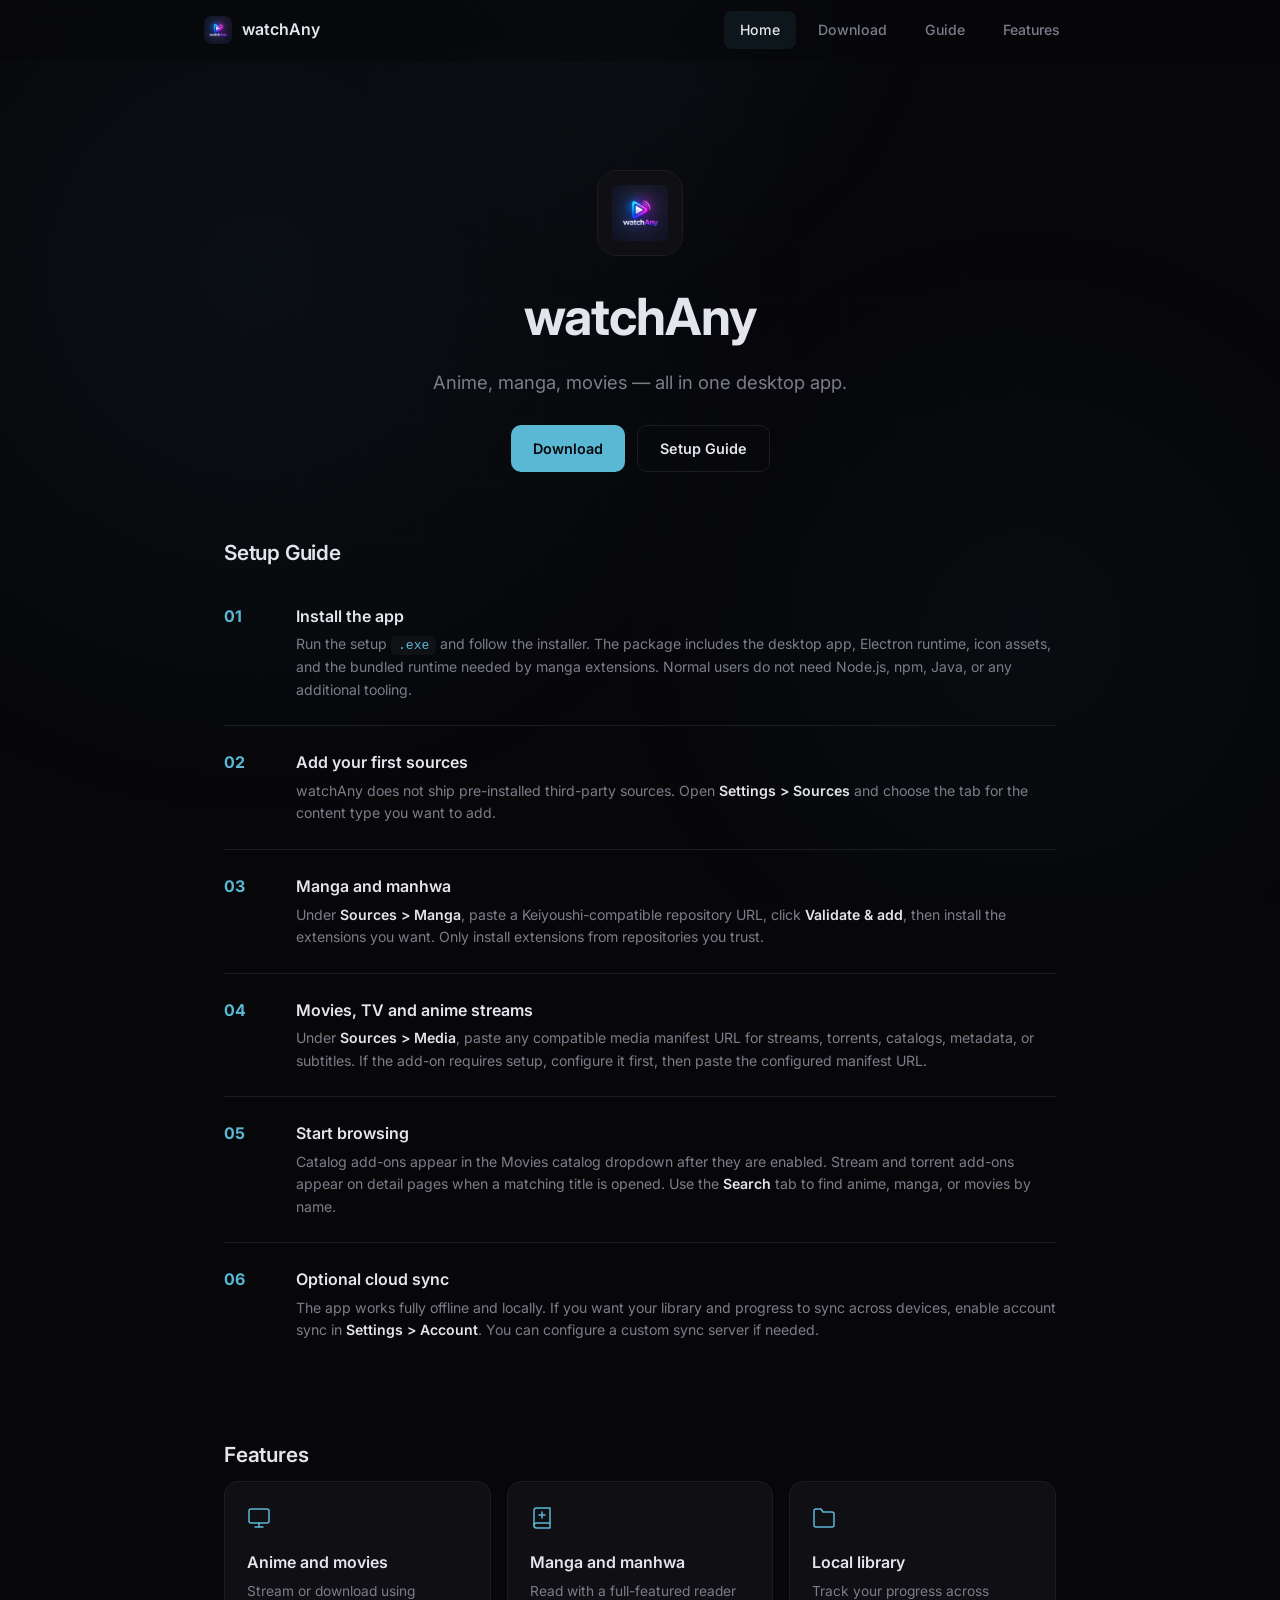
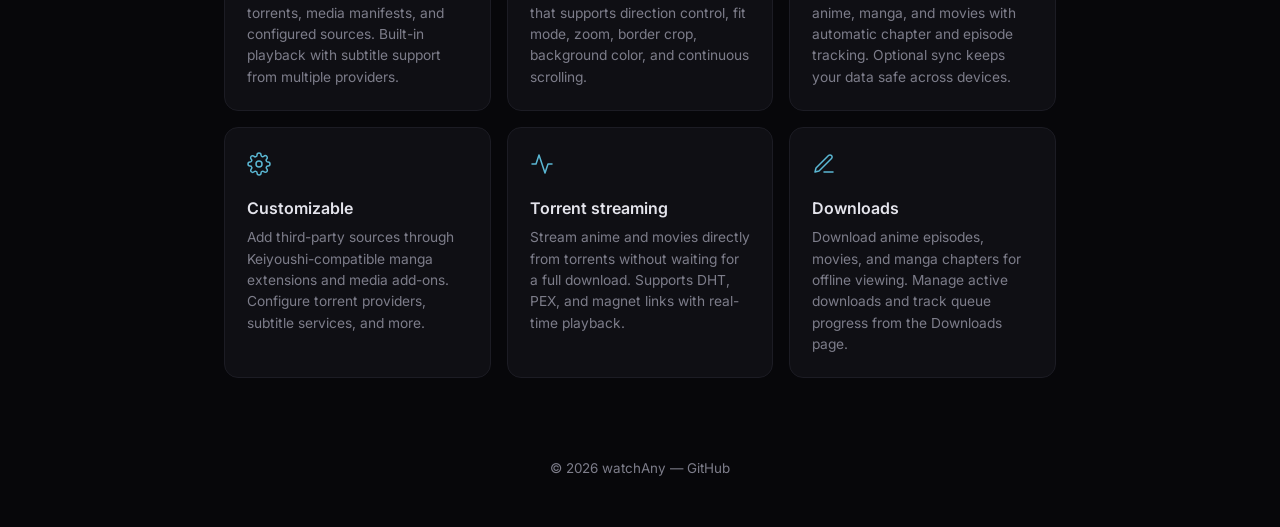
==== index.html @ a1a9b882 "Add files via upload" ====
<!DOCTYPE html>
<html lang="en">
<head>
  <meta charset="UTF-8">
  <meta name="viewport" content="width=device-width, initial-scale=1.0">
  <title>watchAny</title>
  <link rel="preconnect" href="https://fonts.googleapis.com">
  <link rel="preconnect" href="https://fonts.gstatic.com" crossorigin>
  <link href="https://fonts.googleapis.com/css2?family=Inter:opsz,wght@14..32,300..700&display=swap" rel="stylesheet">
  <link rel="stylesheet" href="styles.css">
</head>
<body>

  <nav class="navbar" id="navbar">
    <div class="nav-inner">
      <a href="index.html" class="nav-logo">
        <img src="logo.png" alt="" width="28" height="28">
        <span>watchAny</span>
      </a>
      <button class="nav-toggle" id="nav-toggle" aria-label="Toggle navigation">
        <span></span><span></span><span></span>
      </button>
      <ul class="nav-links" id="nav-links">
        <li><a href="index.html" class="active">Home</a></li>
        <li><a href="download.html">Download</a></li>
        <li><a href="index.html#guide">Guide</a></li>
        <li><a href="index.html#features">Features</a></li>
      </ul>
    </div>
  </nav>

  <main>
    <div class="container">

      <header class="hero" id="hero">
        <img src="logo.png" alt="watchAny logo" class="logo" loading="lazy">
        <h1 class="title">watchAny</h1>
        <p class="subtitle">Anime, manga, movies &mdash; all in one desktop app.</p>
        <div class="hero-actions">
          <a href="download.html" class="btn primary">Download</a>
          <a href="index.html#guide" class="btn secondary">Setup Guide</a>
        </div>
      </header>

      <section class="guide" id="guide">
        <h2 class="section-title">Setup Guide</h2>
        <div class="guide-steps">

          <div class="guide-step" data-delay="0">
            <span class="step-number">01</span>
            <div>
              <h3>Install the app</h3>
              <p>Run the setup <code>.exe</code> and follow the installer. The package includes the desktop app, Electron runtime, icon assets, and the bundled runtime needed by manga extensions. Normal users do not need Node.js, npm, Java, or any additional tooling.</p>
            </div>
          </div>

          <div class="guide-step" data-delay="100">
            <span class="step-number">02</span>
            <div>
              <h3>Add your first sources</h3>
              <p>watchAny does not ship pre-installed third-party sources. Open <strong>Settings &gt; Sources</strong> and choose the tab for the content type you want to add.</p>
            </div>
          </div>

          <div class="guide-step" data-delay="200">
            <span class="step-number">03</span>
            <div>
              <h3>Manga and manhwa</h3>
              <p>Under <strong>Sources &gt; Manga</strong>, paste a Keiyoushi-compatible repository URL, click <strong>Validate &amp; add</strong>, then install the extensions you want. Only install extensions from repositories you trust.</p>
            </div>
          </div>

          <div class="guide-step" data-delay="300">
            <span class="step-number">04</span>
            <div>
              <h3>Movies, TV and anime streams</h3>
              <p>Under <strong>Sources &gt; Media</strong>, paste any compatible media manifest URL for streams, torrents, catalogs, metadata, or subtitles. If the add-on requires setup, configure it first, then paste the configured manifest URL.</p>
            </div>
          </div>

          <div class="guide-step" data-delay="400">
            <span class="step-number">05</span>
            <div>
              <h3>Start browsing</h3>
              <p>Catalog add-ons appear in the Movies catalog dropdown after they are enabled. Stream and torrent add-ons appear on detail pages when a matching title is opened. Use the <strong>Search</strong> tab to find anime, manga, or movies by name.</p>
            </div>
          </div>

          <div class="guide-step" data-delay="500">
            <span class="step-number">06</span>
            <div>
              <h3>Optional cloud sync</h3>
              <p>The app works fully offline and locally. If you want your library and progress to sync across devices, enable account sync in <strong>Settings &gt; Account</strong>. You can configure a custom sync server if needed.</p>
            </div>
          </div>

        </div>
      </section>

      <section class="features" id="features">
        <h2 class="section-title">Features</h2>
        <div class="features-grid">
          <div class="feature" data-delay="0">
            <div class="feature-icon">
              <svg width="24" height="24" viewBox="0 0 24 24" fill="none" stroke="currentColor" stroke-width="1.5" stroke-linecap="round" stroke-linejoin="round"><rect x="2" y="3" width="20" height="14" rx="2" ry="2"/><line x1="8" y1="21" x2="16" y2="21"/><line x1="12" y1="17" x2="12" y2="21"/></svg>
            </div>
            <h4>Anime and movies</h4>
            <p>Stream or download using torrents, media manifests, and configured sources. Built-in playback with subtitle support from multiple providers.</p>
          </div>
          <div class="feature" data-delay="100">
            <div class="feature-icon">
              <svg width="24" height="24" viewBox="0 0 24 24" fill="none" stroke="currentColor" stroke-width="1.5" stroke-linecap="round" stroke-linejoin="round"><path d="M4 19.5A2.5 2.5 0 0 1 6.5 17H20"/><path d="M6.5 2H20v20H6.5A2.5 2.5 0 0 1 4 19.5v-15A2.5 2.5 0 0 1 6.5 2z"/><line x1="12" y1="6" x2="12" y2="12"/><line x1="9" y1="9" x2="15" y2="9"/></svg>
            </div>
            <h4>Manga and manhwa</h4>
            <p>Read with a full-featured reader that supports direction control, fit mode, zoom, border crop, background color, and continuous scrolling.</p>
          </div>
          <div class="feature" data-delay="200">
            <div class="feature-icon">
              <svg width="24" height="24" viewBox="0 0 24 24" fill="none" stroke="currentColor" stroke-width="1.5" stroke-linecap="round" stroke-linejoin="round"><path d="M22 19a2 2 0 0 1-2 2H4a2 2 0 0 1-2-2V5a2 2 0 0 1 2-2h5l2 3h9a2 2 0 0 1 2 2z"/></svg>
            </div>
            <h4>Local library</h4>
            <p>Track your progress across anime, manga, and movies with automatic chapter and episode tracking. Optional sync keeps your data safe across devices.</p>
          </div>
          <div class="feature" data-delay="300">
            <div class="feature-icon">
              <svg width="24" height="24" viewBox="0 0 24 24" fill="none" stroke="currentColor" stroke-width="1.5" stroke-linecap="round" stroke-linejoin="round"><circle cx="12" cy="12" r="3"/><path d="M19.4 15a1.65 1.65 0 0 0 .33 1.82l.06.06a2 2 0 0 1 0 2.83 2 2 0 0 1-2.83 0l-.06-.06a1.65 1.65 0 0 0-1.82-.33 1.65 1.65 0 0 0-1 1.51V21a2 2 0 0 1-2 2 2 2 0 0 1-2-2v-.09A1.65 1.65 0 0 0 9 19.4a1.65 1.65 0 0 0-1.82.33l-.06.06a2 2 0 0 1-2.83 0 2 2 0 0 1 0-2.83l.06-.06A1.65 1.65 0 0 0 4.68 15a1.65 1.65 0 0 0-1.51-1H3a2 2 0 0 1-2-2 2 2 0 0 1 2-2h.09A1.65 1.65 0 0 0 4.6 9a1.65 1.65 0 0 0-.33-1.82l-.06-.06a2 2 0 0 1 0-2.83 2 2 0 0 1 2.83 0l.06.06A1.65 1.65 0 0 0 9 4.68a1.65 1.65 0 0 0 1-1.51V3a2 2 0 0 1 2-2 2 2 0 0 1 2 2v.09a1.65 1.65 0 0 0 1 1.51 1.65 1.65 0 0 0 1.82-.33l.06-.06a2 2 0 0 1 2.83 0 2 2 0 0 1 0 2.83l-.06.06a1.65 1.65 0 0 0-.33 1.82V9a1.65 1.65 0 0 0 1.51 1H21a2 2 0 0 1 2 2 2 2 0 0 1-2 2h-.09a1.65 1.65 0 0 0-1.51 1z"/></svg>
            </div>
            <h4>Customizable</h4>
            <p>Add third-party sources through Keiyoushi-compatible manga extensions and media add-ons. Configure torrent providers, subtitle services, and more.</p>
          </div>
          <div class="feature" data-delay="400">
            <div class="feature-icon">
              <svg width="24" height="24" viewBox="0 0 24 24" fill="none" stroke="currentColor" stroke-width="1.5" stroke-linecap="round" stroke-linejoin="round"><polyline points="22 12 18 12 15 21 9 3 6 12 2 12"/></svg>
            </div>
            <h4>Torrent streaming</h4>
            <p>Stream anime and movies directly from torrents without waiting for a full download. Supports DHT, PEX, and magnet links with real-time playback.</p>
          </div>
          <div class="feature" data-delay="500">
            <div class="feature-icon">
              <svg width="24" height="24" viewBox="0 0 24 24" fill="none" stroke="currentColor" stroke-width="1.5" stroke-linecap="round" stroke-linejoin="round"><path d="M12 20h9"/><path d="M16.5 3.5a2.121 2.121 0 0 1 3 3L7 19l-4 1 1-4L16.5 3.5z"/></svg>
            </div>
            <h4>Downloads</h4>
            <p>Download anime episodes, movies, and manga chapters for offline viewing. Manage active downloads and track queue progress from the Downloads page.</p>
          </div>
        </div>
      </section>

    </div>
  </main>

  <footer class="footer">
    <p>&copy; 2026 watchAny &mdash; <a href="https://github.com/Fluffy-The-Penguin/watchAny-release">GitHub</a></p>
  </footer>

  <script src="script.js"></script>
</body>
</html>
---- styles.css ----
*,
*::before,
*::after {
  box-sizing: border-box;
  margin: 0;
  padding: 0;
}

:root {
  --bg: #07070a;
  --surface: #0f0f14;
  --border: #1c1c24;
  --text: #e4e4ec;
  --text-muted: #7d7d8a;
  --accent: #5bb8d4;
  --radius: 14px;
  --nav-h: 60px;
}

html {
  scroll-behavior: smooth;
  scroll-padding-top: var(--nav-h);
}

body {
  font-family: "Inter", -apple-system, BlinkMacSystemFont, "Segoe UI", Roboto, sans-serif;
  background: var(--bg);
  color: var(--text);
  line-height: 1.6;
  -webkit-font-smoothing: antialiased;
  overflow-x: hidden;
  min-height: 100vh;
  display: flex;
  flex-direction: column;
  position: relative;
}

body::before {
  content: "";
  position: fixed;
  inset: 0;
  z-index: -2;
  background:
    radial-gradient(800px circle at 20% 30%, rgba(91, 184, 212, 0.05) 0%, transparent 70%),
    radial-gradient(600px circle at 80% 70%, rgba(91, 184, 212, 0.03) 0%, transparent 70%),
    radial-gradient(500px circle at 50% 0%, rgba(91, 184, 212, 0.04) 0%, transparent 60%);
  animation: bg-shift 35s ease-in-out infinite alternate;
}

body::after {
  content: "";
  position: fixed;
  inset: 0;
  z-index: -1;
  background-image:
    linear-gradient(rgba(255, 255, 255, 0.012) 1px, transparent 1px),
    linear-gradient(90deg, rgba(255, 255, 255, 0.012) 1px, transparent 1px);
  background-size: 60px 60px;
  mask-image: radial-gradient(ellipse 70% 60% at 50% 40%, black 20%, transparent 70%);
  -webkit-mask-image: radial-gradient(ellipse 70% 60% at 50% 40%, black 20%, transparent 70%);
  animation: grid-fade 20s ease-in-out infinite alternate;
}

@keyframes bg-shift {
  0%   { background-position: 0% 0%, 0% 0%, 0% 0%; }
  50%  { background-position: 6% 4%, -4% -3%, 3% 2%; }
  100% { background-position: -4% -3%, 5% 5%, -3% -2%; }
}

@keyframes grid-fade {
  0%   { opacity: 0.5; }
  50%  { opacity: 1; }
  100% { opacity: 0.6; }
}

main {
  flex: 1;
}

.container {
  max-width: 880px;
  margin: 0 auto;
  padding: 0 24px;
}

/* ============ Navbar ============ */

.navbar {
  position: fixed;
  top: 0;
  left: 0;
  right: 0;
  z-index: 1000;
  background: rgba(7, 7, 10, 0.6);
  backdrop-filter: blur(16px);
  -webkit-backdrop-filter: blur(16px);
  border-bottom: 1px solid transparent;
  transition: border-color 0.3s ease, background 0.3s ease;
}

.navbar.scrolled {
  border-color: var(--border);
  background: rgba(7, 7, 10, 0.92);
}

.nav-inner {
  max-width: 920px;
  margin: 0 auto;
  padding: 0 24px;
  height: var(--nav-h);
  display: flex;
  align-items: center;
  justify-content: space-between;
}

.nav-logo {
  display: flex;
  align-items: center;
  gap: 10px;
  color: var(--text);
  text-decoration: none;
  font-weight: 600;
  font-size: 1rem;
}

.nav-logo img {
  border-radius: 7px;
  object-fit: contain;
}

.nav-links {
  display: flex;
  gap: 6px;
  list-style: none;
}

.nav-links a {
  display: block;
  padding: 8px 16px;
  border-radius: 8px;
  color: var(--text-muted);
  font-size: 0.88rem;
  font-weight: 500;
  text-decoration: none;
  transition: color 0.2s ease, background 0.2s ease;
}

.nav-links a:hover {
  color: var(--text);
  background: rgba(255, 255, 255, 0.04);
}

.nav-links a.active {
  color: var(--text);
  background: rgba(91, 184, 212, 0.08);
}

.nav-toggle {
  display: none;
  flex-direction: column;
  gap: 5px;
  background: none;
  border: none;
  cursor: pointer;
  padding: 6px;
}

.nav-toggle span {
  display: block;
  width: 22px;
  height: 2px;
  border-radius: 2px;
  background: var(--text);
  transition: transform 0.3s ease, opacity 0.3s ease;
}

.nav-toggle.open span:nth-child(1) {
  transform: translateY(7px) rotate(45deg);
}
.nav-toggle.open span:nth-child(2) {
  opacity: 0;
}
.nav-toggle.open span:nth-child(3) {
  transform: translateY(-7px) rotate(-45deg);
}

/* ============ Hero ============ */

.hero {
  display: flex;
  flex-direction: column;
  align-items: center;
  text-align: center;
  padding: clamp(100px, 20vh, 170px) 0 clamp(40px, 8vh, 64px);
}

.logo {
  width: 86px;
  height: 86px;
  border-radius: 20px;
  object-fit: contain;
  background: var(--surface);
  padding: 14px;
  border: 1px solid var(--border);
  opacity: 0;
  transform: scale(0.88);
  transition: opacity 0.7s ease, transform 0.7s ease;
}

.logo.visible {
  opacity: 1;
  transform: scale(1);
}

.title {
  margin-top: 20px;
  font-size: clamp(2rem, 5.5vw, 3.2rem);
  font-weight: 700;
  letter-spacing: -0.02em;
  opacity: 0;
  transform: translateY(18px);
  transition: opacity 0.7s ease 0.15s, transform 0.7s ease 0.15s;
}

.title.visible {
  opacity: 1;
  transform: translateY(0);
}

.subtitle {
  margin-top: 10px;
  font-size: clamp(1rem, 2.2vw, 1.15rem);
  color: var(--text-muted);
  max-width: 460px;
  opacity: 0;
  transform: translateY(16px);
  transition: opacity 0.7s ease 0.3s, transform 0.7s ease 0.3s;
}

.subtitle.visible {
  opacity: 1;
  transform: translateY(0);
}

.hero-actions {
  display: flex;
  gap: 12px;
  margin-top: 28px;
  opacity: 0;
  transform: translateY(14px);
  transition: opacity 0.6s ease 0.45s, transform 0.6s ease 0.45s;
}

.hero-actions.visible {
  opacity: 1;
  transform: translateY(0);
}

/* ============ Page hero (download) ============ */

.page-hero {
  padding: clamp(88px, 16vh, 140px) 0 48px;
  text-align: center;
}

.page-title {
  font-size: clamp(1.6rem, 4vw, 2.2rem);
  font-weight: 700;
  letter-spacing: -0.02em;
  opacity: 0;
  transform: translateY(14px);
  transition: opacity 0.6s ease, transform 0.6s ease;
}

.page-title.visible {
  opacity: 1;
  transform: translateY(0);
}

.page-subtitle {
  margin-top: 8px;
  font-size: 1rem;
  color: var(--text-muted);
  max-width: 520px;
  margin-left: auto;
  margin-right: auto;
  opacity: 0;
  transform: translateY(12px);
  transition: opacity 0.6s ease 0.15s, transform 0.6s ease 0.15s;
}

.page-subtitle.visible {
  opacity: 1;
  transform: translateY(0);
}

/* ============ Section title ============ */

.section-title {
  font-size: 1.3rem;
  font-weight: 600;
  letter-spacing: -0.01em;
  margin-bottom: 10px;
  opacity: 0;
  transform: translateY(14px);
  transition: opacity 0.5s ease, transform 0.5s ease;
}

.section-title.visible {
  opacity: 1;
  transform: translateY(0);
}

.section-desc {
  font-size: 0.9rem;
  color: var(--text-muted);
  margin-bottom: 28px;
  max-width: 600px;
}

/* ============ Buttons ============ */

.btn {
  display: inline-flex;
  align-items: center;
  justify-content: center;
  padding: 11px 22px;
  border-radius: 10px;
  font-size: 0.9rem;
  font-weight: 600;
  text-decoration: none;
  transition: background 0.2s ease, transform 0.2s ease, box-shadow 0.2s ease, border-color 0.2s ease;
  border: none;
  cursor: pointer;
}

.btn.primary {
  background: var(--accent);
  color: #07070a;
}

.btn.primary:hover {
  background: #6ec8e6;
  transform: translateY(-2px);
  box-shadow: 0 8px 24px rgba(91, 184, 212, 0.18);
}

.btn.secondary {
  background: transparent;
  color: var(--text);
  border: 1px solid var(--border);
}

.btn.secondary:hover {
  border-color: var(--text-muted);
  background: rgba(255, 255, 255, 0.03);
}

.btn:active {
  transform: translateY(0) !important;
}

.btn.offline {
  background: var(--text-muted) !important;
  cursor: default;
  pointer-events: none;
}

/* ============ Downloads ============ */

.downloads {
  padding: 0 0 72px;
}

.cards {
  display: grid;
  grid-template-columns: repeat(auto-fit, minmax(240px, 1fr));
  gap: 16px;
}

.card {
  background: var(--surface);
  border: 1px solid var(--border);
  border-radius: var(--radius);
  padding: 28px 24px 24px;
  display: flex;
  flex-direction: column;
  opacity: 0;
  transform: translateY(24px);
  transition: opacity 0.6s ease, transform 0.6s ease, border-color 0.25s ease, box-shadow 0.25s ease;
}

.card.visible {
  opacity: 1;
  transform: translateY(0);
}

.card:hover {
  border-color: rgba(91, 184, 212, 0.25);
  box-shadow: 0 0 0 1px rgba(91, 184, 212, 0.08);
}

.card-icon {
  color: var(--accent);
  margin-bottom: 14px;
}

.card h3 {
  font-size: 1.05rem;
  font-weight: 600;
  margin-bottom: 6px;
}

.card p {
  font-size: 0.88rem;
  color: var(--text-muted);
  margin-bottom: 14px;
  flex: 1;
}

.card-meta {
  display: flex;
  flex-wrap: wrap;
  gap: 6px;
  margin-bottom: 18px;
}

.card-meta span {
  display: inline-block;
  padding: 3px 10px;
  border-radius: 6px;
  font-size: 0.76rem;
  font-weight: 500;
  color: var(--text-muted);
  background: rgba(255, 255, 255, 0.035);
  border: 1px solid var(--border);
}

.card .btn {
  align-self: flex-start;
}

.note {
  margin-top: 22px;
  font-size: 0.82rem;
  color: var(--text-muted);
  text-align: center;
  opacity: 0;
  transform: translateY(10px);
  transition: opacity 0.5s ease 0.3s, transform 0.5s ease 0.3s;
}

.note.visible {
  opacity: 1;
  transform: translateY(0);
}

/* ============ System Requirements ============ */

.sys-reqs {
  padding: 0 0 80px;
}

.reqs-grid {
  display: grid;
  grid-template-columns: repeat(auto-fit, minmax(180px, 1fr));
  gap: 12px;
  margin-top: 24px;
}

.req-item {
  background: var(--surface);
  border: 1px solid var(--border);
  border-radius: var(--radius);
  padding: 20px 18px;
  display: flex;
  flex-direction: column;
  gap: 4px;
  opacity: 0;
  transform: translateY(14px);
  transition: opacity 0.5s ease, transform 0.5s ease;
}

.req-item.visible {
  opacity: 1;
  transform: translateY(0);
}

.req-label {
  font-size: 0.78rem;
  font-weight: 600;
  text-transform: uppercase;
  letter-spacing: 0.04em;
  color: var(--text-muted);
}

.req-value {
  font-size: 0.92rem;
  color: var(--text);
}

/* ============ Guide ============ */

.guide {
  padding: 0 0 72px;
}

.guide-steps {
  display: flex;
  flex-direction: column;
  gap: 0;
}

.guide-step {
  display: grid;
  grid-template-columns: 48px 1fr;
  gap: 24px;
  padding: 24px 0;
  border-bottom: 1px solid var(--border);
  opacity: 0;
  transform: translateY(18px);
  transition: opacity 0.6s ease, transform 0.6s ease;
}

.guide-step.visible {
  opacity: 1;
  transform: translateY(0);
}

.guide-step:last-child {
  border-bottom: none;
}

.step-number {
  font-size: 1rem;
  font-weight: 700;
  color: var(--accent);
  line-height: 1.6;
}

.guide-step h3 {
  font-size: 1rem;
  font-weight: 600;
  margin-bottom: 4px;
}

.guide-step p {
  font-size: 0.88rem;
  color: var(--text-muted);
  line-height: 1.6;
}

.guide-step code {
  font-family: "SF Mono", "Fira Code", "Fira Mono", monospace;
  font-size: 0.82rem;
  padding: 2px 7px;
  border-radius: 5px;
  background: rgba(255, 255, 255, 0.04);
  color: var(--accent);
}

.guide-step strong {
  color: var(--text);
  font-weight: 600;
}

/* ============ Features ============ */

.features {
  padding: 0 0 80px;
}

.features-grid {
  display: grid;
  grid-template-columns: repeat(auto-fit, minmax(250px, 1fr));
  gap: 16px;
}

.feature {
  background: var(--surface);
  border: 1px solid var(--border);
  border-radius: var(--radius);
  padding: 24px 22px 22px;
  opacity: 0;
  transform: translateY(20px);
  transition: opacity 0.6s ease, transform 0.6s ease, border-color 0.25s ease;
}

.feature.visible {
  opacity: 1;
  transform: translateY(0);
}

.feature:hover {
  border-color: rgba(91, 184, 212, 0.15);
}

.feature-icon {
  color: var(--accent);
  margin-bottom: 12px;
}

.feature h4 {
  font-size: 1rem;
  font-weight: 600;
  margin-bottom: 6px;
}

.feature p {
  font-size: 0.86rem;
  color: var(--text-muted);
  line-height: 1.55;
}

/* ============ Footer ============ */

.footer {
  padding: 0 0 48px;
  text-align: center;
  font-size: 0.84rem;
  color: var(--text-muted);
}

.footer a {
  color: var(--text-muted);
  text-decoration: none;
  transition: color 0.2s ease;
}

.footer a:hover {
  color: var(--text);
}

/* ============ Animations ============ */

.fade-up {
  opacity: 0;
  transform: translateY(18px);
  transition: opacity 0.6s ease, transform 0.6s ease;
}

.fade-up.visible {
  opacity: 1;
  transform: translateY(0);
}

/* ============ Responsive ============ */

@media (max-width: 600px) {
  .container {
    padding: 0 16px;
  }

  .nav-inner {
    padding: 0 16px;
  }

  .nav-toggle {
    display: flex;
  }

  .nav-links {
    position: fixed;
    top: var(--nav-h);
    left: 0;
    right: 0;
    flex-direction: column;
    gap: 0;
    background: rgba(7, 7, 10, 0.96);
    backdrop-filter: blur(16px);
    -webkit-backdrop-filter: blur(16px);
    border-bottom: 1px solid var(--border);
    padding: 8px 16px 12px;
    transform: translateY(-100%);
    opacity: 0;
    pointer-events: none;
    transition: transform 0.35s ease, opacity 0.35s ease;
  }

  .nav-links.open {
    transform: translateY(0);
    opacity: 1;
    pointer-events: auto;
  }

  .nav-links a {
    padding: 12px 14px;
    font-size: 0.95rem;
  }

  .cards,
  .features-grid {
    grid-template-columns: 1fr;
  }

  .hero {
    padding-top: clamp(80px, 16vh, 120px);
  }

  .page-hero {
    padding-top: clamp(72px, 14vh, 100px);
  }

  .hero-actions {
    flex-direction: column;
    width: 100%;
    max-width: 260px;
  }

  .hero-actions .btn {
    width: 100%;
  }

  .logo {
    width: 72px;
    height: 72px;
    padding: 12px;
  }

  .reqs-grid {
    grid-template-columns: 1fr 1fr;
  }
}

@media (max-width: 380px) {
  .card {
    padding: 20px 18px;
  }

  .guide-step {
    grid-template-columns: 1fr;
    gap: 8px;
  }

  .reqs-grid {
    grid-template-columns: 1fr;
  }
}
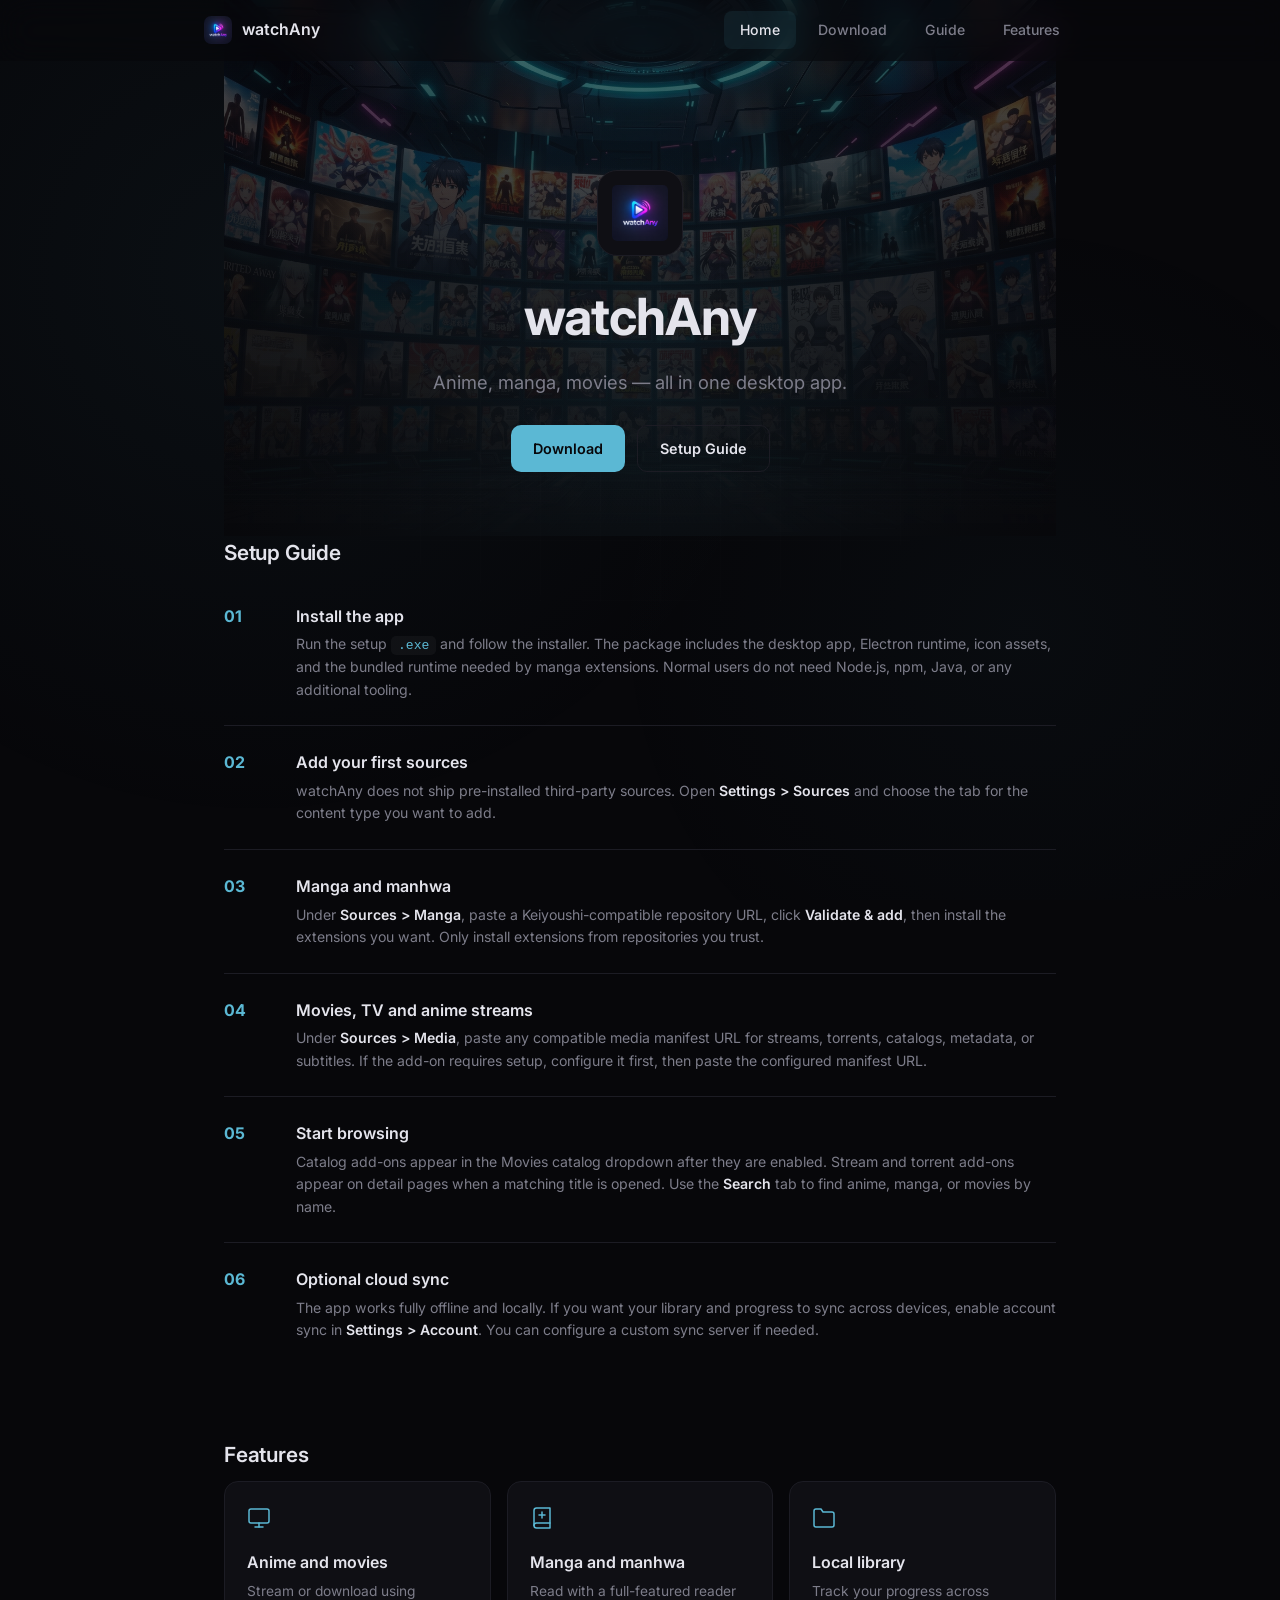
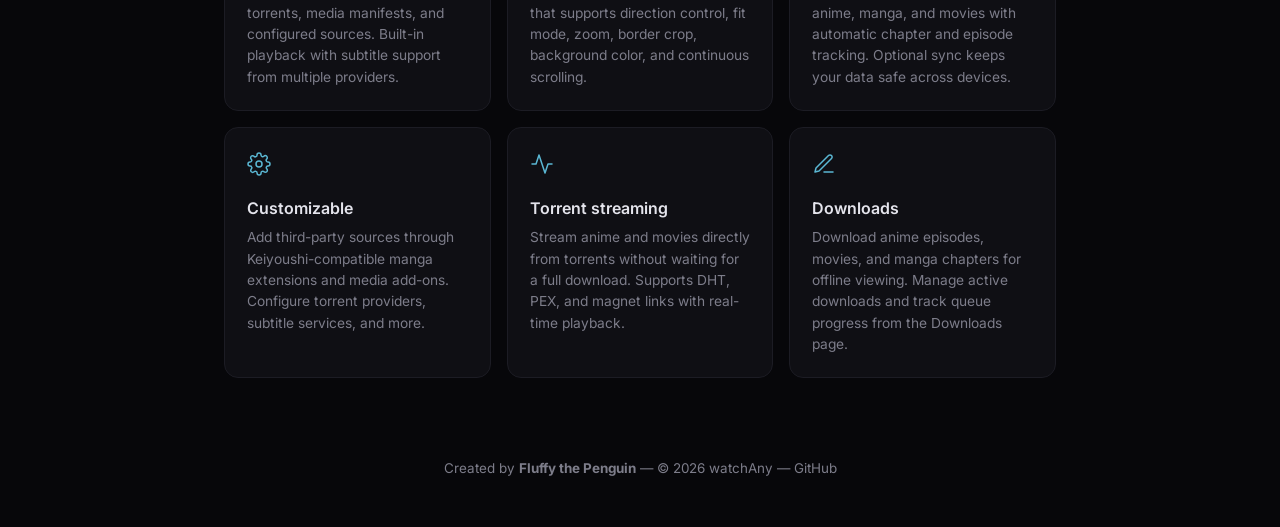
==== commit 26f3d070: "Add files via upload" ====
--- a/index.html
+++ b/index.html
@@ -149,7 +149,7 @@
   </main>
 
   <footer class="footer">
-    <p>&copy; 2026 watchAny &mdash; <a href="https://github.com/Fluffy-The-Penguin/watchAny-release">GitHub</a></p>
+    <p>Created by <strong>Fluffy the Penguin</strong> &mdash; &copy; 2026 watchAny &mdash; <a href="https://github.com/Fluffy-The-Penguin/watchAny-release">GitHub</a></p>
   </footer>
 
   <script src="script.js"></script>
--- a/styles.css
+++ b/styles.css
@@ -187,11 +187,32 @@
 /* ============ Hero ============ */
 
 .hero {
+  position: relative;
   display: flex;
   flex-direction: column;
   align-items: center;
   text-align: center;
   padding: clamp(100px, 20vh, 170px) 0 clamp(40px, 8vh, 64px);
+  overflow: hidden;
+}
+
+.hero::before {
+  content: "";
+  position: absolute;
+  inset: 0;
+  z-index: -1;
+  background:
+    linear-gradient(180deg, rgba(7, 7, 10, 0.52) 0%, rgba(7, 7, 10, 0.88) 50%, var(--bg) 100%),
+    linear-gradient(90deg, rgba(7, 7, 10, 0.3) 0%, transparent 50%, rgba(7, 7, 10, 0.3) 100%),
+    url("bg.jpg") center center / cover no-repeat;
+}
+
+.hero::after {
+  content: "";
+  position: absolute;
+  inset: 0;
+  z-index: -1;
+  background: radial-gradient(800px circle at 50% 70%, rgba(91, 184, 212, 0.06) 0%, transparent 60%);
 }
 
 .logo {
@@ -259,8 +280,29 @@
 /* ============ Page hero (download) ============ */
 
 .page-hero {
+  position: relative;
   padding: clamp(88px, 16vh, 140px) 0 48px;
   text-align: center;
+  overflow: hidden;
+}
+
+.page-hero::before {
+  content: "";
+  position: absolute;
+  inset: 0;
+  z-index: -1;
+  background:
+    linear-gradient(180deg, rgba(7, 7, 10, 0.45) 0%, rgba(7, 7, 10, 0.92) 60%, var(--bg) 100%),
+    linear-gradient(90deg, rgba(7, 7, 10, 0.25) 0%, transparent 50%, rgba(7, 7, 10, 0.25) 100%),
+    url("bg.jpg") center 20% / cover no-repeat;
+}
+
+.page-hero::after {
+  content: "";
+  position: absolute;
+  inset: 0;
+  z-index: -1;
+  background: radial-gradient(600px circle at 50% 80%, rgba(91, 184, 212, 0.05) 0%, transparent 60%);
 }
 
 .page-title {
@@ -697,6 +739,13 @@
     padding-top: clamp(80px, 16vh, 120px);
   }
 
+  .hero::before {
+    background:
+      linear-gradient(180deg, rgba(7, 7, 10, 0.45) 0%, rgba(7, 7, 10, 0.88) 50%, var(--bg) 100%),
+      linear-gradient(90deg, rgba(7, 7, 10, 0.25) 0%, transparent 50%, rgba(7, 7, 10, 0.25) 100%),
+      url("bg.jpg") center 30% / cover no-repeat;
+  }
+
   .page-hero {
     padding-top: clamp(72px, 14vh, 100px);
   }
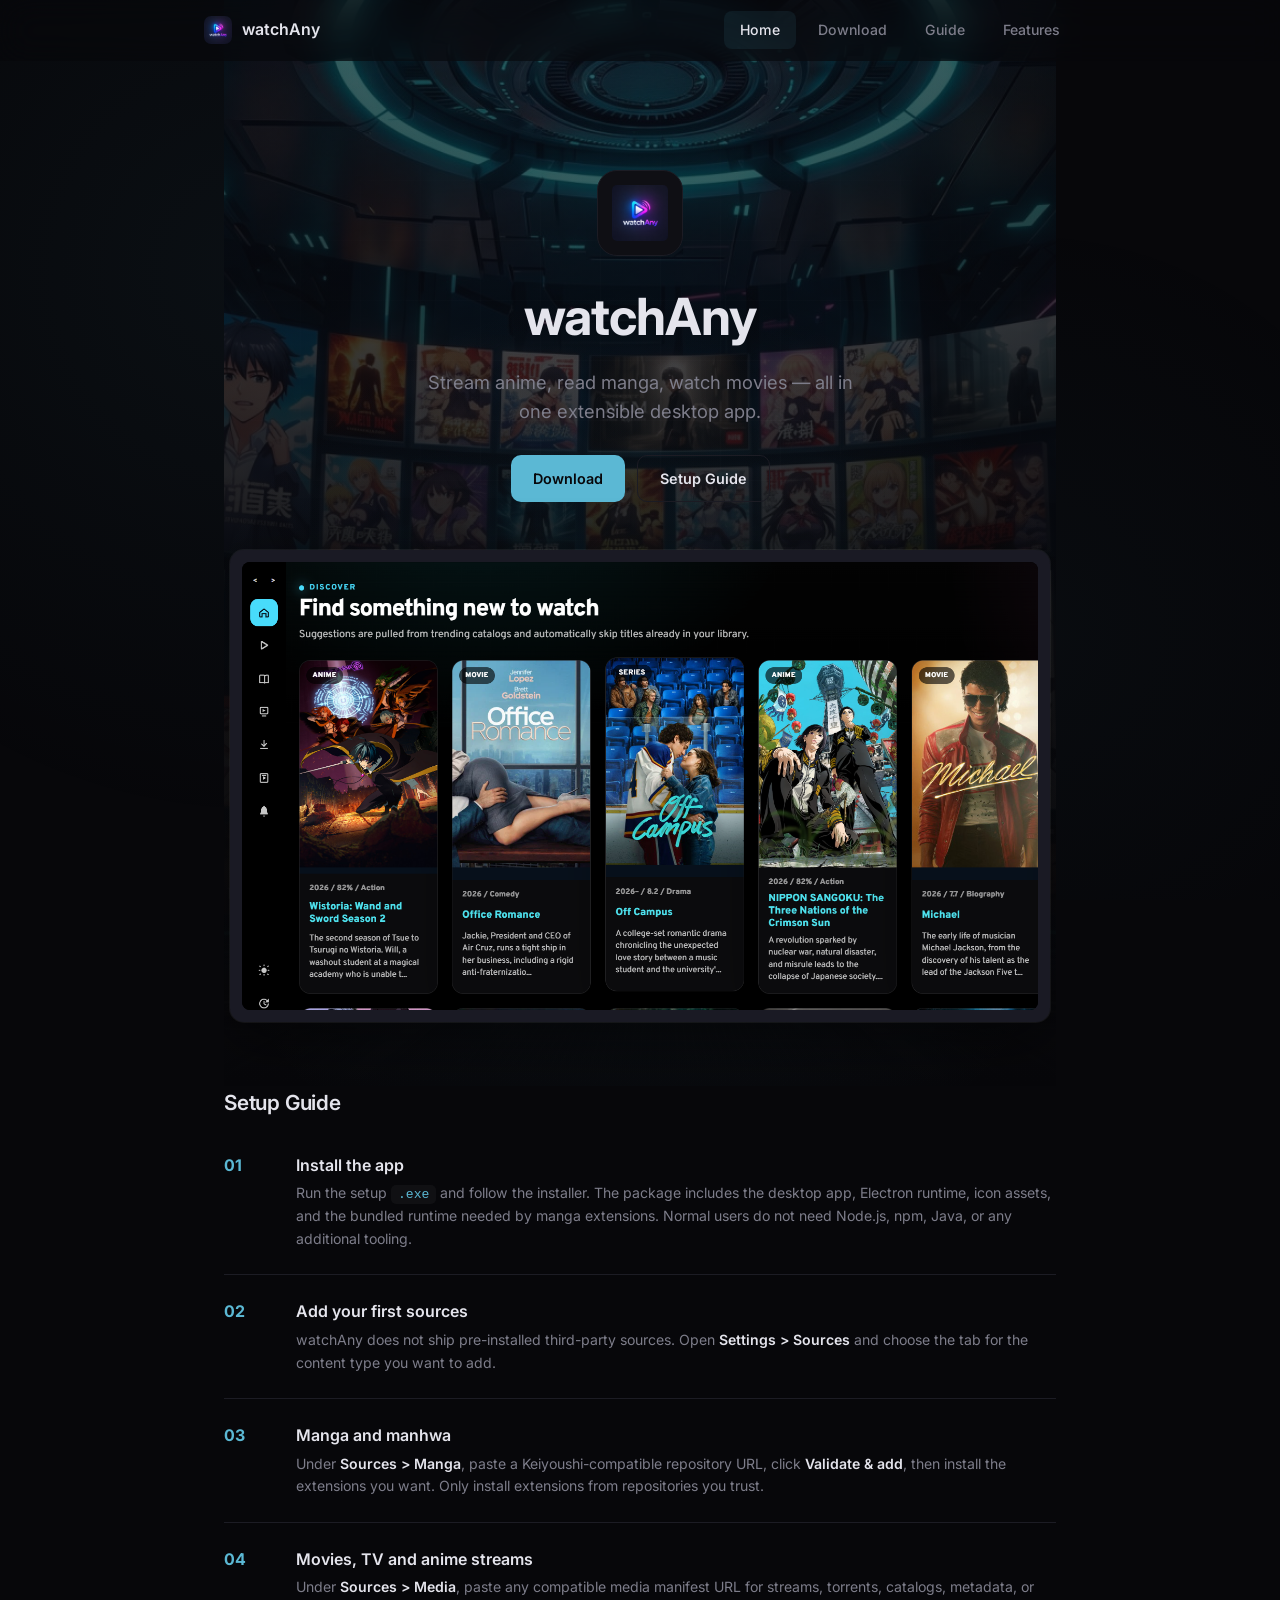
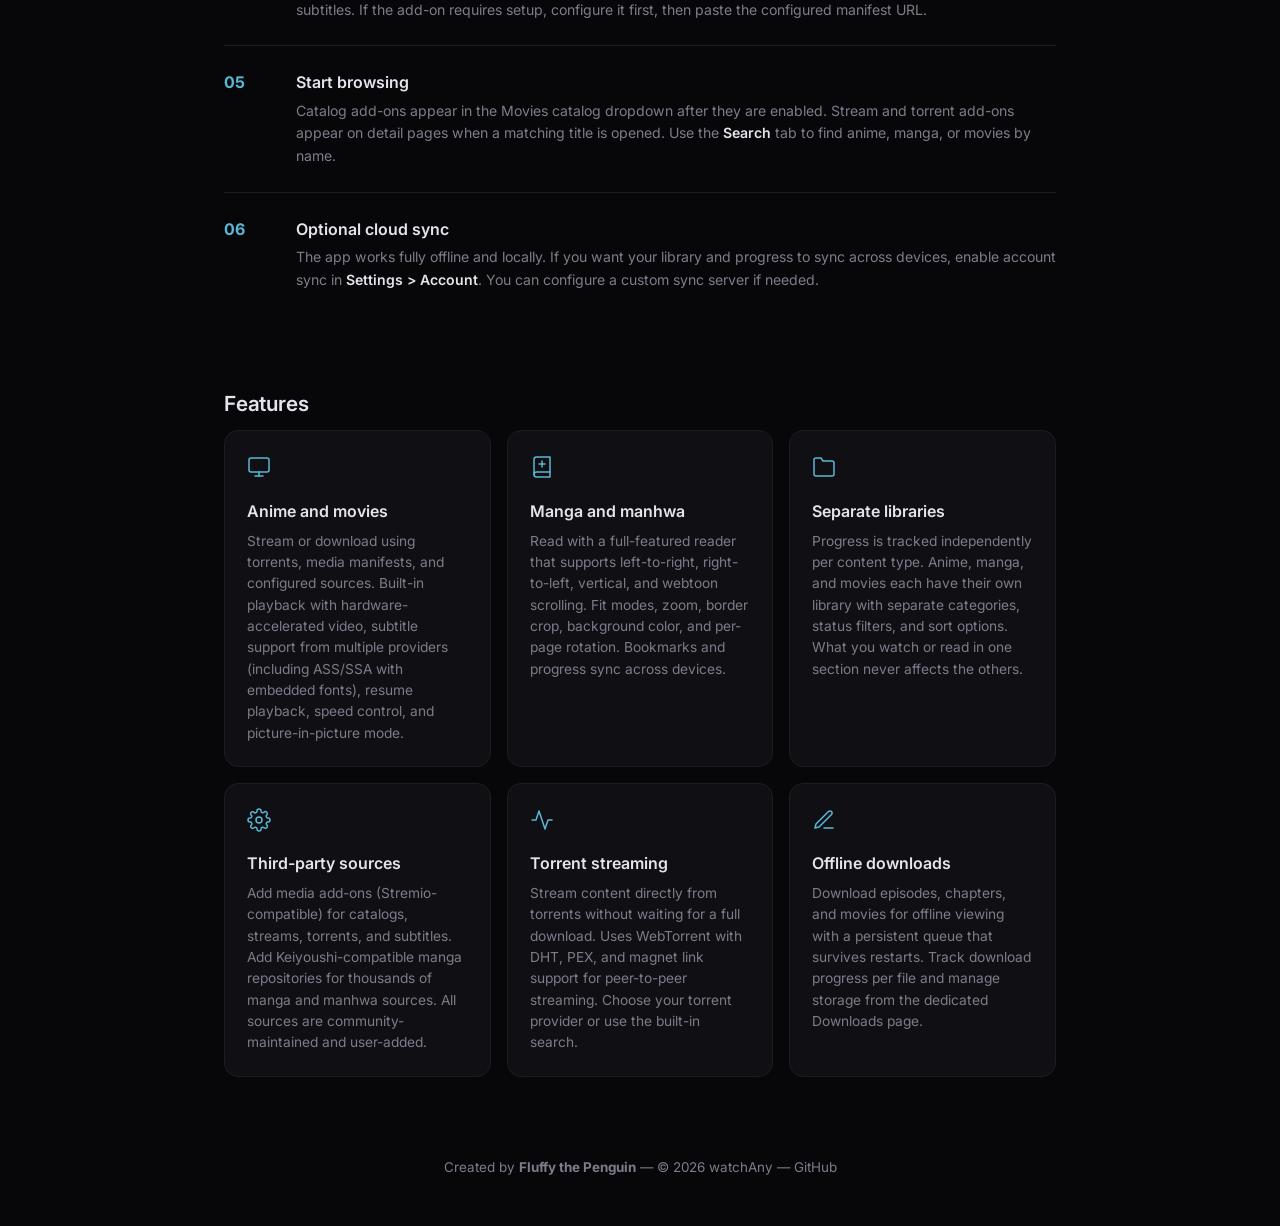
==== commit 4ef2076e: "site: hero mockup, favicon, OG tags, detailed features, version display, JS fallbacks" ====
--- a/index.html
+++ b/index.html
@@ -3,17 +3,28 @@
 <head>
   <meta charset="UTF-8">
   <meta name="viewport" content="width=device-width, initial-scale=1.0">
-  <title>watchAny</title>
+  <title>watchAny — Anime, manga, movies in one desktop app</title>
+  <meta name="description" content="watchAny is a free, open-source desktop app for streaming anime, reading manga, and watching movies. Extensible via third-party sources, torrents, and media add-ons.">
+  <meta name="theme-color" content="#07070a">
+  <meta property="og:title" content="watchAny — Anime, manga, movies in one desktop app">
+  <meta property="og:description" content="Stream anime, read manga, watch movies. Extensible via third-party sources and torrent streaming.">
+  <meta property="og:image" content="https://watchany.app/og-image.png">
+  <meta property="og:url" content="https://watchany.app">
+  <meta name="twitter:card" content="summary_large_image">
+  <link rel="icon" type="image/png" sizes="32x32" href="/favicon-32.png">
+  <link rel="icon" type="image/png" sizes="16x16" href="/favicon-16.png">
+  <link rel="apple-touch-icon" sizes="180x180" href="/favicon-180.png">
   <link rel="preconnect" href="https://fonts.googleapis.com">
   <link rel="preconnect" href="https://fonts.gstatic.com" crossorigin>
   <link href="https://fonts.googleapis.com/css2?family=Inter:opsz,wght@14..32,300..700&display=swap" rel="stylesheet">
   <link rel="stylesheet" href="styles.css">
+  <script src="script.js" defer></script>
 </head>
 <body>
 
   <nav class="navbar" id="navbar">
     <div class="nav-inner">
-      <a href="index.html" class="nav-logo">
+      <a href="/" class="nav-logo">
         <img src="logo.png" alt="" width="28" height="28">
         <span>watchAny</span>
       </a>
@@ -21,10 +32,10 @@
         <span></span><span></span><span></span>
       </button>
       <ul class="nav-links" id="nav-links">
-        <li><a href="index.html" class="active">Home</a></li>
-        <li><a href="download.html">Download</a></li>
-        <li><a href="index.html#guide">Guide</a></li>
-        <li><a href="index.html#features">Features</a></li>
+        <li><a href="/" class="active">Home</a></li>
+        <li><a href="/download">Download</a></li>
+        <li><a href="/#guide">Guide</a></li>
+        <li><a href="/#features">Features</a></li>
       </ul>
     </div>
   </nav>
@@ -33,12 +44,19 @@
     <div class="container">
 
       <header class="hero" id="hero">
-        <img src="logo.png" alt="watchAny logo" class="logo" loading="lazy">
+        <img src="logo.png" alt="watchAny logo" class="logo">
         <h1 class="title">watchAny</h1>
-        <p class="subtitle">Anime, manga, movies &mdash; all in one desktop app.</p>
+        <p class="subtitle">Stream anime, read manga, watch movies &mdash; all in one extensible desktop app.</p>
         <div class="hero-actions">
-          <a href="download.html" class="btn primary">Download</a>
-          <a href="index.html#guide" class="btn secondary">Setup Guide</a>
+          <a href="/download" class="btn primary">Download</a>
+          <a href="/#guide" class="btn secondary">Setup Guide</a>
+        </div>
+        <div class="hero-mockup">
+          <div class="mockup-frame">
+            <div class="mockup-screen">
+              <img src="screenshot.png" alt="watchAny app screenshot" loading="lazy">
+            </div>
+          </div>
         </div>
       </header>
 
@@ -105,42 +123,42 @@
               <svg width="24" height="24" viewBox="0 0 24 24" fill="none" stroke="currentColor" stroke-width="1.5" stroke-linecap="round" stroke-linejoin="round"><rect x="2" y="3" width="20" height="14" rx="2" ry="2"/><line x1="8" y1="21" x2="16" y2="21"/><line x1="12" y1="17" x2="12" y2="21"/></svg>
             </div>
             <h4>Anime and movies</h4>
-            <p>Stream or download using torrents, media manifests, and configured sources. Built-in playback with subtitle support from multiple providers.</p>
+            <p>Stream or download using torrents, media manifests, and configured sources. Built-in playback with hardware-accelerated video, subtitle support from multiple providers (including ASS/SSA with embedded fonts), resume playback, speed control, and picture-in-picture mode.</p>
           </div>
           <div class="feature" data-delay="100">
             <div class="feature-icon">
               <svg width="24" height="24" viewBox="0 0 24 24" fill="none" stroke="currentColor" stroke-width="1.5" stroke-linecap="round" stroke-linejoin="round"><path d="M4 19.5A2.5 2.5 0 0 1 6.5 17H20"/><path d="M6.5 2H20v20H6.5A2.5 2.5 0 0 1 4 19.5v-15A2.5 2.5 0 0 1 6.5 2z"/><line x1="12" y1="6" x2="12" y2="12"/><line x1="9" y1="9" x2="15" y2="9"/></svg>
             </div>
             <h4>Manga and manhwa</h4>
-            <p>Read with a full-featured reader that supports direction control, fit mode, zoom, border crop, background color, and continuous scrolling.</p>
+            <p>Read with a full-featured reader that supports left-to-right, right-to-left, vertical, and webtoon scrolling. Fit modes, zoom, border crop, background color, and per-page rotation. Bookmarks and progress sync across devices.</p>
           </div>
           <div class="feature" data-delay="200">
             <div class="feature-icon">
               <svg width="24" height="24" viewBox="0 0 24 24" fill="none" stroke="currentColor" stroke-width="1.5" stroke-linecap="round" stroke-linejoin="round"><path d="M22 19a2 2 0 0 1-2 2H4a2 2 0 0 1-2-2V5a2 2 0 0 1 2-2h5l2 3h9a2 2 0 0 1 2 2z"/></svg>
             </div>
-            <h4>Local library</h4>
-            <p>Track your progress across anime, manga, and movies with automatic chapter and episode tracking. Optional sync keeps your data safe across devices.</p>
+            <h4>Separate libraries</h4>
+            <p>Progress is tracked independently per content type. Anime, manga, and movies each have their own library with separate categories, status filters, and sort options. What you watch or read in one section never affects the others.</p>
           </div>
           <div class="feature" data-delay="300">
             <div class="feature-icon">
               <svg width="24" height="24" viewBox="0 0 24 24" fill="none" stroke="currentColor" stroke-width="1.5" stroke-linecap="round" stroke-linejoin="round"><circle cx="12" cy="12" r="3"/><path d="M19.4 15a1.65 1.65 0 0 0 .33 1.82l.06.06a2 2 0 0 1 0 2.83 2 2 0 0 1-2.83 0l-.06-.06a1.65 1.65 0 0 0-1.82-.33 1.65 1.65 0 0 0-1 1.51V21a2 2 0 0 1-2 2 2 2 0 0 1-2-2v-.09A1.65 1.65 0 0 0 9 19.4a1.65 1.65 0 0 0-1.82.33l-.06.06a2 2 0 0 1-2.83 0 2 2 0 0 1 0-2.83l.06-.06A1.65 1.65 0 0 0 4.68 15a1.65 1.65 0 0 0-1.51-1H3a2 2 0 0 1-2-2 2 2 0 0 1 2-2h.09A1.65 1.65 0 0 0 4.6 9a1.65 1.65 0 0 0-.33-1.82l-.06-.06a2 2 0 0 1 0-2.83 2 2 0 0 1 2.83 0l.06.06A1.65 1.65 0 0 0 9 4.68a1.65 1.65 0 0 0 1-1.51V3a2 2 0 0 1 2-2 2 2 0 0 1 2 2v.09a1.65 1.65 0 0 0 1 1.51 1.65 1.65 0 0 0 1.82-.33l.06-.06a2 2 0 0 1 2.83 0 2 2 0 0 1 0 2.83l-.06.06a1.65 1.65 0 0 0-.33 1.82V9a1.65 1.65 0 0 0 1.51 1H21a2 2 0 0 1 2 2 2 2 0 0 1-2 2h-.09a1.65 1.65 0 0 0-1.51 1z"/></svg>
             </div>
-            <h4>Customizable</h4>
-            <p>Add third-party sources through Keiyoushi-compatible manga extensions and media add-ons. Configure torrent providers, subtitle services, and more.</p>
+            <h4>Third-party sources</h4>
+            <p>Add media add-ons (Stremio-compatible) for catalogs, streams, torrents, and subtitles. Add Keiyoushi-compatible manga repositories for thousands of manga and manhwa sources. All sources are community-maintained and user-added.</p>
           </div>
           <div class="feature" data-delay="400">
             <div class="feature-icon">
               <svg width="24" height="24" viewBox="0 0 24 24" fill="none" stroke="currentColor" stroke-width="1.5" stroke-linecap="round" stroke-linejoin="round"><polyline points="22 12 18 12 15 21 9 3 6 12 2 12"/></svg>
             </div>
             <h4>Torrent streaming</h4>
-            <p>Stream anime and movies directly from torrents without waiting for a full download. Supports DHT, PEX, and magnet links with real-time playback.</p>
+            <p>Stream content directly from torrents without waiting for a full download. Uses WebTorrent with DHT, PEX, and magnet link support for peer-to-peer streaming. Choose your torrent provider or use the built-in search.</p>
           </div>
           <div class="feature" data-delay="500">
             <div class="feature-icon">
               <svg width="24" height="24" viewBox="0 0 24 24" fill="none" stroke="currentColor" stroke-width="1.5" stroke-linecap="round" stroke-linejoin="round"><path d="M12 20h9"/><path d="M16.5 3.5a2.121 2.121 0 0 1 3 3L7 19l-4 1 1-4L16.5 3.5z"/></svg>
             </div>
-            <h4>Downloads</h4>
-            <p>Download anime episodes, movies, and manga chapters for offline viewing. Manage active downloads and track queue progress from the Downloads page.</p>
+            <h4>Offline downloads</h4>
+            <p>Download episodes, chapters, and movies for offline viewing with a persistent queue that survives restarts. Track download progress per file and manage storage from the dedicated Downloads page.</p>
           </div>
         </div>
       </section>
@@ -152,6 +170,5 @@
     <p>Created by <strong>Fluffy the Penguin</strong> &mdash; &copy; 2026 watchAny &mdash; <a href="https://github.com/Fluffy-The-Penguin/watchAny-release">GitHub</a></p>
   </footer>
 
-  <script src="script.js"></script>
-</body>
+  </body>
 </html>
--- a/styles.css
+++ b/styles.css
@@ -275,6 +275,42 @@
 .hero-actions.visible {
   opacity: 1;
   transform: translateY(0);
+}
+
+.hero-mockup {
+  margin-top: 48px;
+  opacity: 0;
+  transform: translateY(24px);
+  transition: opacity 0.8s ease 0.7s, transform 0.8s ease 0.7s;
+}
+
+.hero-mockup.visible {
+  opacity: 1;
+  transform: translateY(0);
+}
+
+.mockup-frame {
+  position: relative;
+  max-width: 820px;
+  margin: 0 auto;
+  background: #1a1a24;
+  border-radius: 14px;
+  padding: 12px;
+  box-shadow:
+    0 0 0 1px rgba(255,255,255,0.06),
+    0 20px 60px rgba(0,0,0,0.5);
+}
+
+.mockup-screen {
+  border-radius: 8px;
+  overflow: hidden;
+  background: #000;
+}
+
+.mockup-screen img {
+  display: block;
+  width: 100%;
+  height: auto;
 }
 
 /* ============ Page hero (download) ============ */
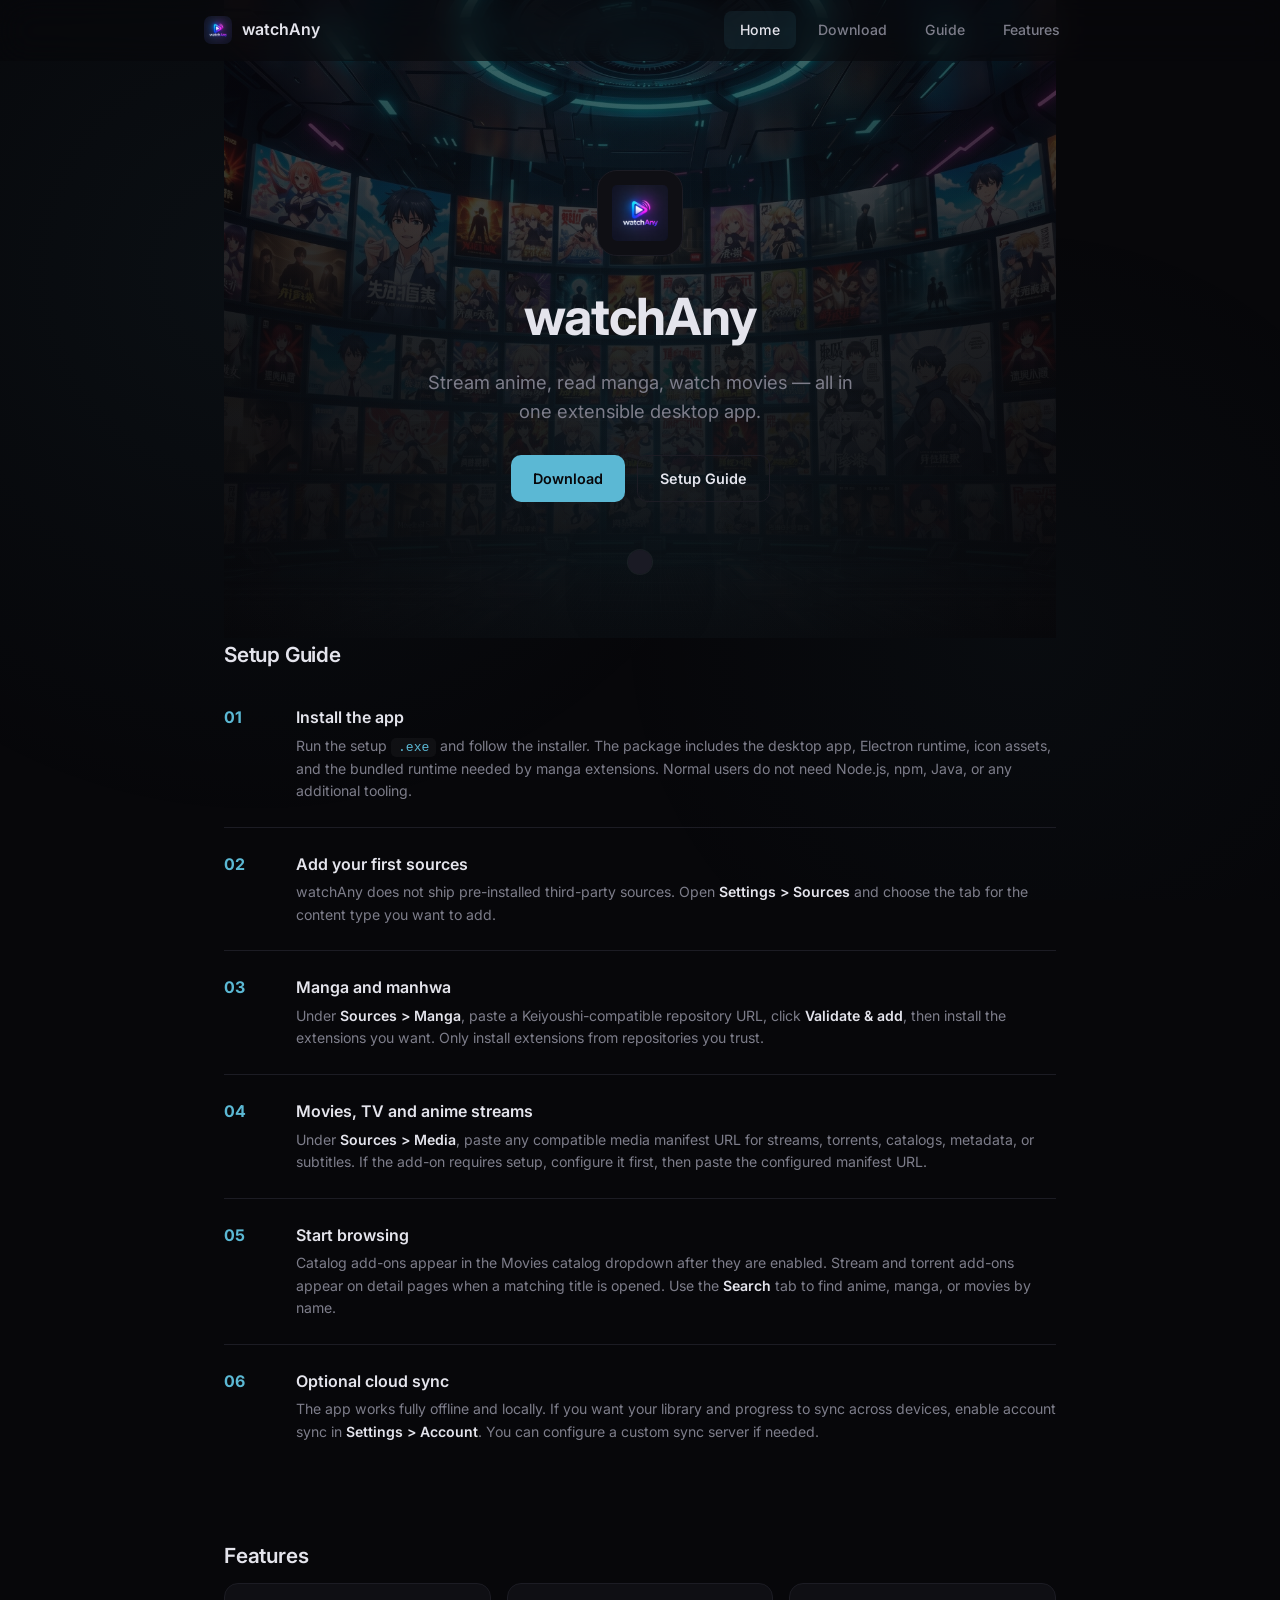
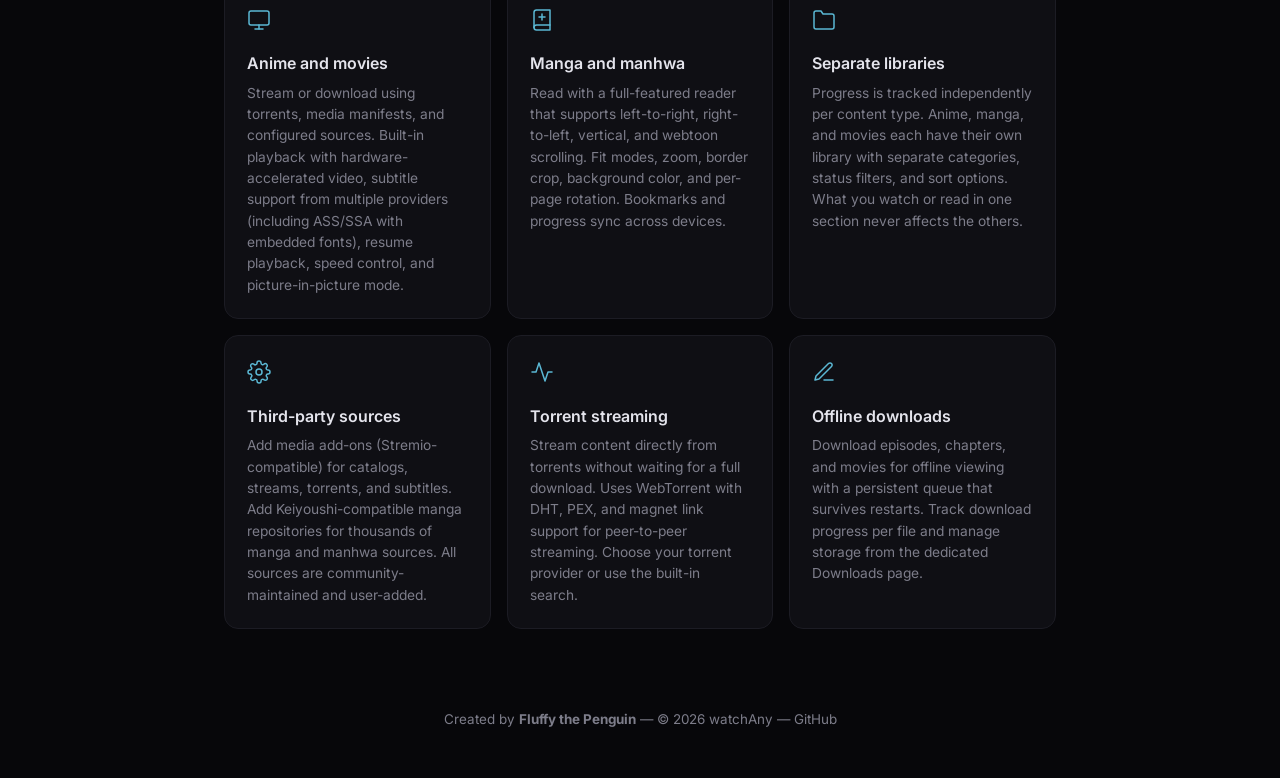
==== commit 1e14f5b5: "site: carousel with 4 captioned screenshots (home, anime, manga, movies)" ====
--- a/index.html
+++ b/index.html
@@ -54,7 +54,26 @@
         <div class="hero-mockup">
           <div class="mockup-frame">
             <div class="mockup-screen">
-              <img src="screenshot.png" alt="watchAny app screenshot" loading="lazy">
+              <div class="carousel" id="screenshot-carousel" role="region" aria-label="App screenshots">
+                <div class="carousel-slide active">
+                  <img src="screenshot-home.png" alt="watchAny home screen" loading="lazy">
+                </div>
+                <div class="carousel-slide">
+                  <img src="screenshot-anime.png" alt="watchAny anime search" loading="lazy">
+                </div>
+                <div class="carousel-slide">
+                  <img src="screenshot-manga.png" alt="watchAny manga reader" loading="lazy">
+                </div>
+                <div class="carousel-slide">
+                  <img src="screenshot-movies.png" alt="watchAny movies page" loading="lazy">
+                </div>
+              </div>
+              <div class="carousel-dots" role="tablist" aria-label="Screenshot navigation">
+                <button class="carousel-dot active" role="tab" aria-selected="true" aria-label="Home screen" data-index="0"></button>
+                <button class="carousel-dot" role="tab" aria-selected="false" aria-label="Anime screen" data-index="1"></button>
+                <button class="carousel-dot" role="tab" aria-selected="false" aria-label="Manga screen" data-index="2"></button>
+                <button class="carousel-dot" role="tab" aria-selected="false" aria-label="Movies screen" data-index="3"></button>
+              </div>
             </div>
           </div>
         </div>
--- a/styles.css
+++ b/styles.css
@@ -302,15 +302,67 @@
 }
 
 .mockup-screen {
+  position: relative;
   border-radius: 8px;
   overflow: hidden;
   background: #000;
-}
-
-.mockup-screen img {
+  aspect-ratio: 16 / 9;
+}
+
+.carousel {
+  position: absolute;
+  inset: 0;
+}
+
+.carousel-slide {
+  position: absolute;
+  inset: 0;
+  opacity: 0;
+  transition: opacity 0.6s ease;
+  z-index: 0;
+}
+
+.carousel-slide.active {
+  opacity: 1;
+  z-index: 1;
+}
+
+.carousel-slide img {
   display: block;
   width: 100%;
-  height: auto;
+  height: 100%;
+  object-fit: contain;
+}
+
+.carousel-dots {
+  position: absolute;
+  bottom: 10px;
+  left: 50%;
+  transform: translateX(-50%);
+  display: flex;
+  gap: 8px;
+  z-index: 2;
+}
+
+.carousel-dot {
+  width: 10px;
+  height: 10px;
+  border-radius: 50%;
+  border: 1px solid rgba(255,255,255,0.3);
+  background: rgba(255,255,255,0.35);
+  cursor: pointer;
+  transition: background 0.3s ease, transform 0.2s ease;
+  padding: 0;
+}
+
+.carousel-dot:hover {
+  background: rgba(255,255,255,0.7);
+  transform: scale(1.2);
+}
+
+.carousel-dot.active {
+  background: #fff;
+  border-color: #fff;
 }
 
 /* ============ Page hero (download) ============ */
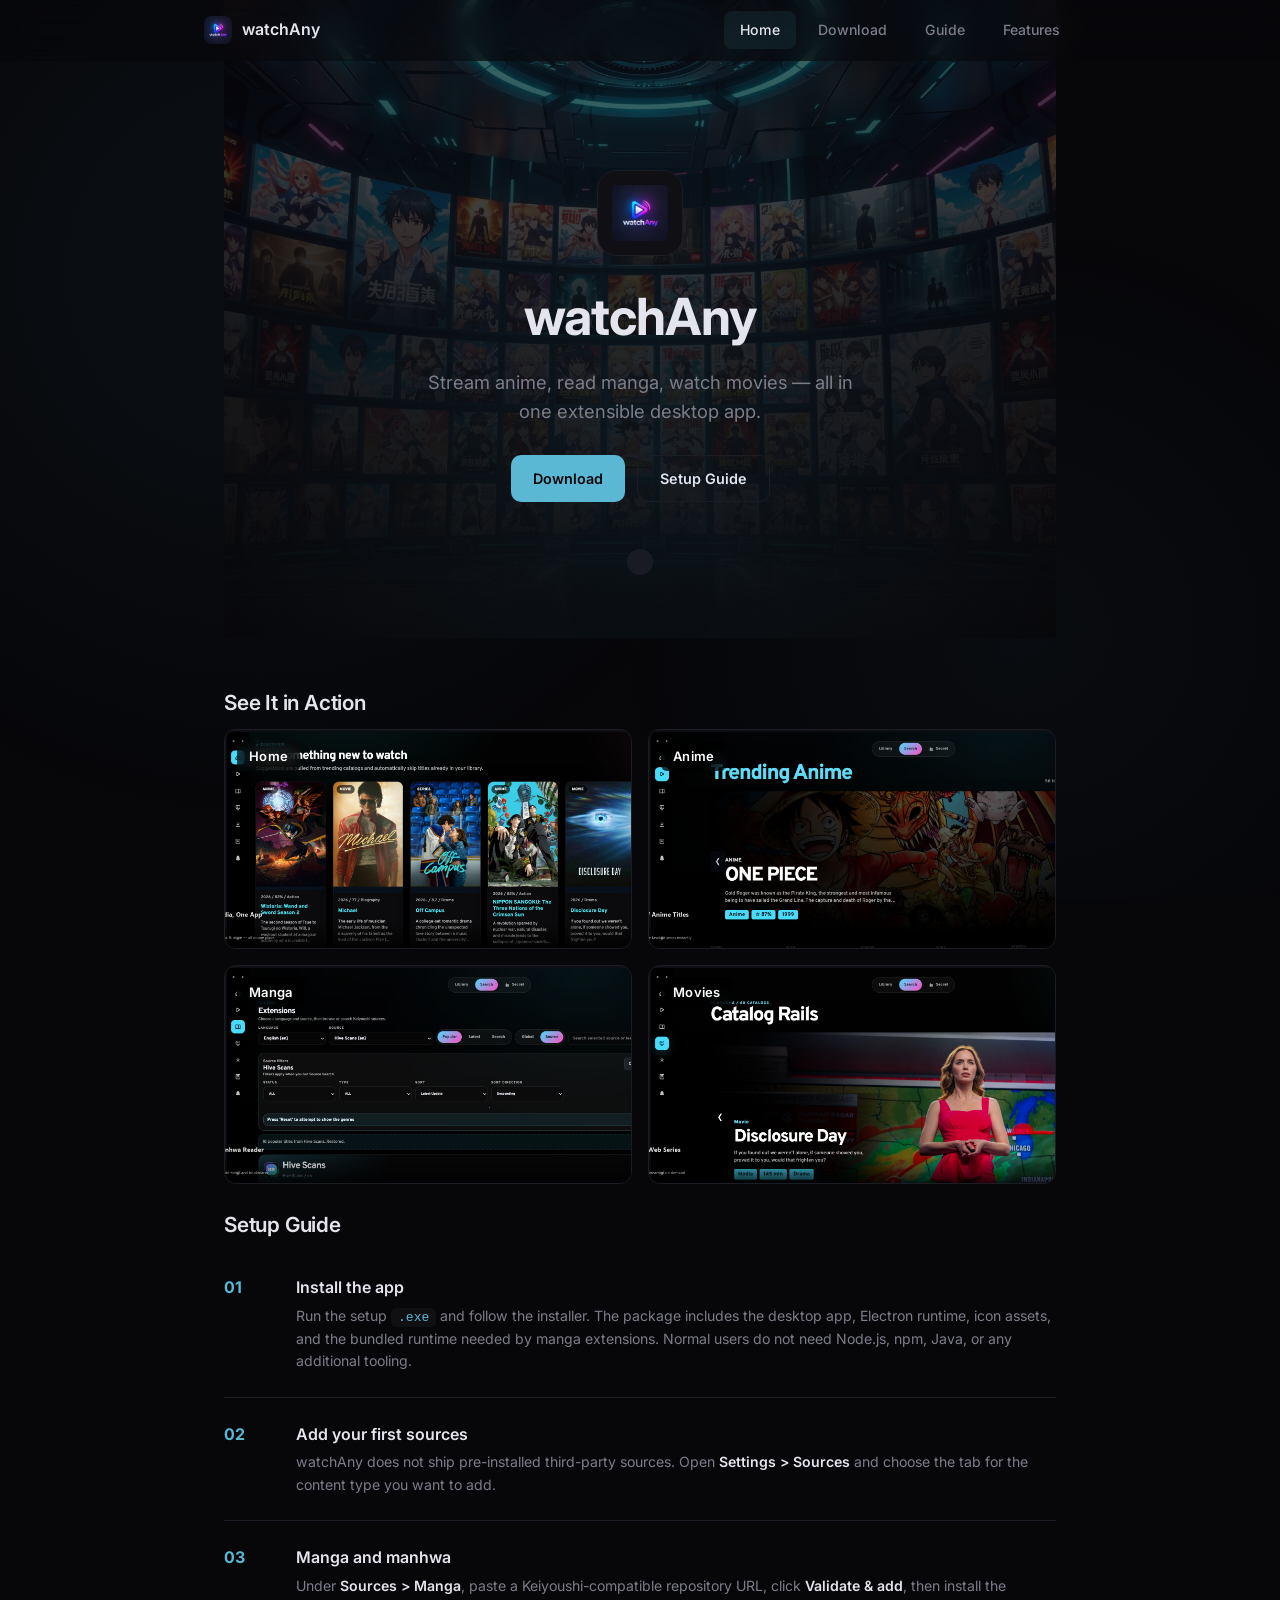
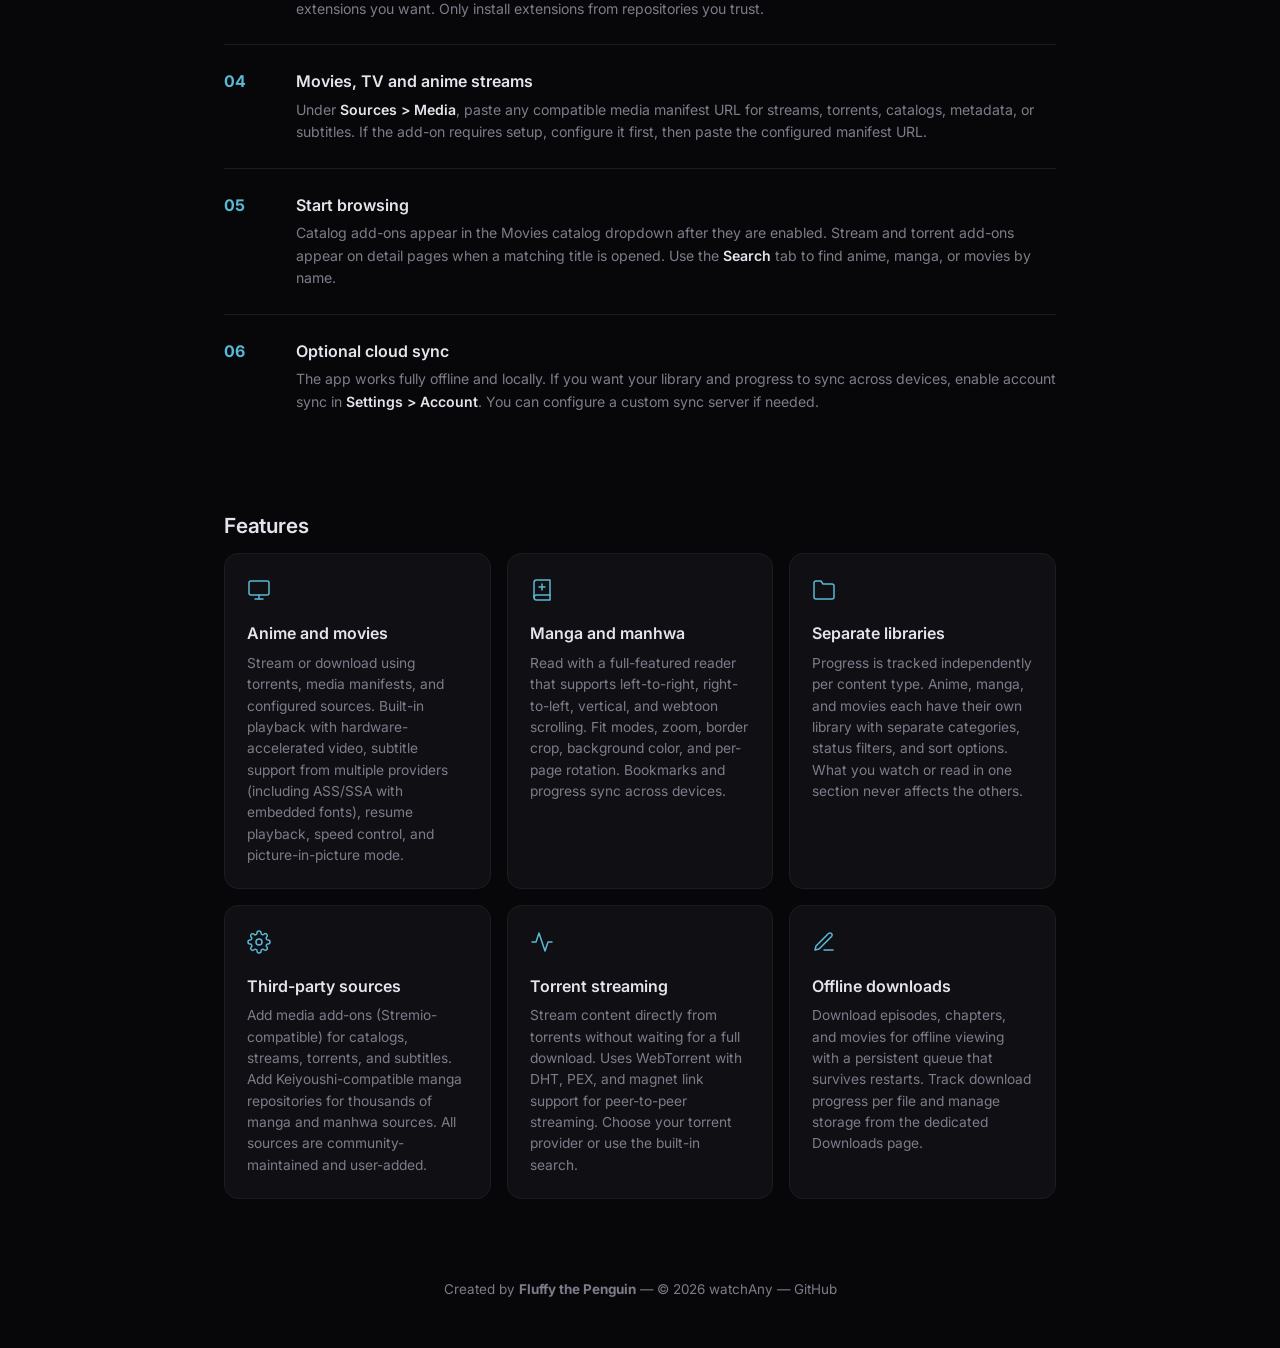
==== commit 675020ad: "site: add dedicated gallery section with 4 screenshots in 2x2 grid" ====
--- a/index.html
+++ b/index.html
@@ -79,6 +79,28 @@
         </div>
       </header>
 
+      <section class="gallery" id="screenshots">
+        <h2 class="section-title">See It in Action</h2>
+        <div class="gallery-grid">
+          <div class="gallery-card" data-delay="0">
+            <img src="screenshot-home.png" alt="watchAny home screen" loading="lazy">
+            <span class="gallery-label">Home</span>
+          </div>
+          <div class="gallery-card" data-delay="100">
+            <img src="screenshot-anime.png" alt="watchAny anime search" loading="lazy">
+            <span class="gallery-label">Anime</span>
+          </div>
+          <div class="gallery-card" data-delay="200">
+            <img src="screenshot-manga.png" alt="watchAny manga reader" loading="lazy">
+            <span class="gallery-label">Manga</span>
+          </div>
+          <div class="gallery-card" data-delay="300">
+            <img src="screenshot-movies.png" alt="watchAny movies page" loading="lazy">
+            <span class="gallery-label">Movies</span>
+          </div>
+        </div>
+      </section>
+
       <section class="guide" id="guide">
         <h2 class="section-title">Setup Guide</h2>
         <div class="guide-steps">
--- a/styles.css
+++ b/styles.css
@@ -363,6 +363,59 @@
 .carousel-dot.active {
   background: #fff;
   border-color: #fff;
+}
+
+/* ============ Gallery ============ */
+
+.gallery {
+  padding: 48px 0 24px;
+}
+
+.gallery-grid {
+  display: grid;
+  grid-template-columns: 1fr 1fr;
+  gap: 16px;
+}
+
+.gallery-card {
+  position: relative;
+  border-radius: 12px;
+  overflow: hidden;
+  background: var(--surface);
+  border: 1px solid var(--border);
+  opacity: 0;
+  transform: translateY(16px);
+  transition: opacity 0.6s ease, transform 0.6s ease, box-shadow 0.3s ease;
+}
+
+.gallery-card.visible {
+  opacity: 1;
+  transform: translateY(0);
+}
+
+.gallery-card:hover {
+  box-shadow: 0 8px 32px rgba(0,0,0,0.4);
+}
+
+.gallery-card img {
+  display: block;
+  width: 100%;
+  height: auto;
+}
+
+.gallery-label {
+  position: absolute;
+  top: 12px;
+  left: 12px;
+  background: rgba(0,0,0,0.6);
+  backdrop-filter: blur(8px);
+  -webkit-backdrop-filter: blur(8px);
+  padding: 4px 12px;
+  border-radius: 6px;
+  font-size: 13px;
+  font-weight: 600;
+  color: #fff;
+  letter-spacing: 0.02em;
 }
 
 /* ============ Page hero (download) ============ */
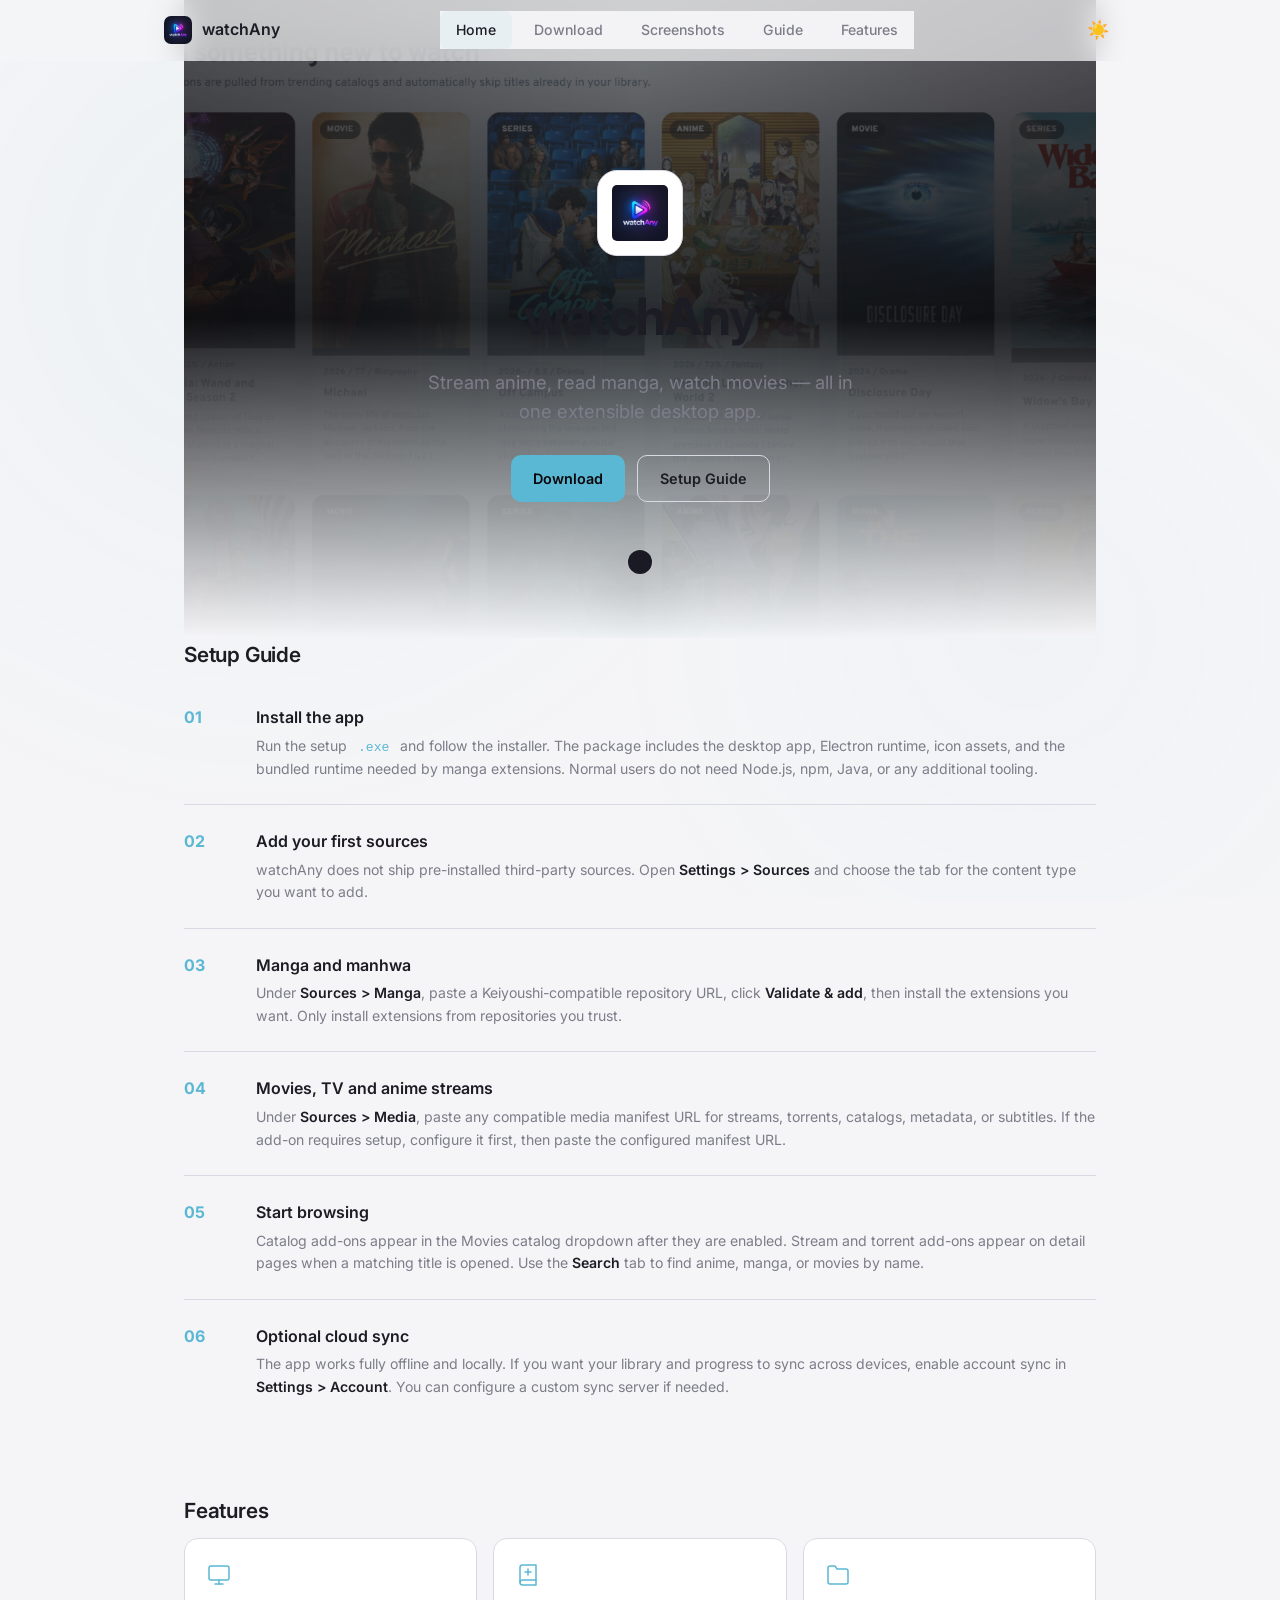
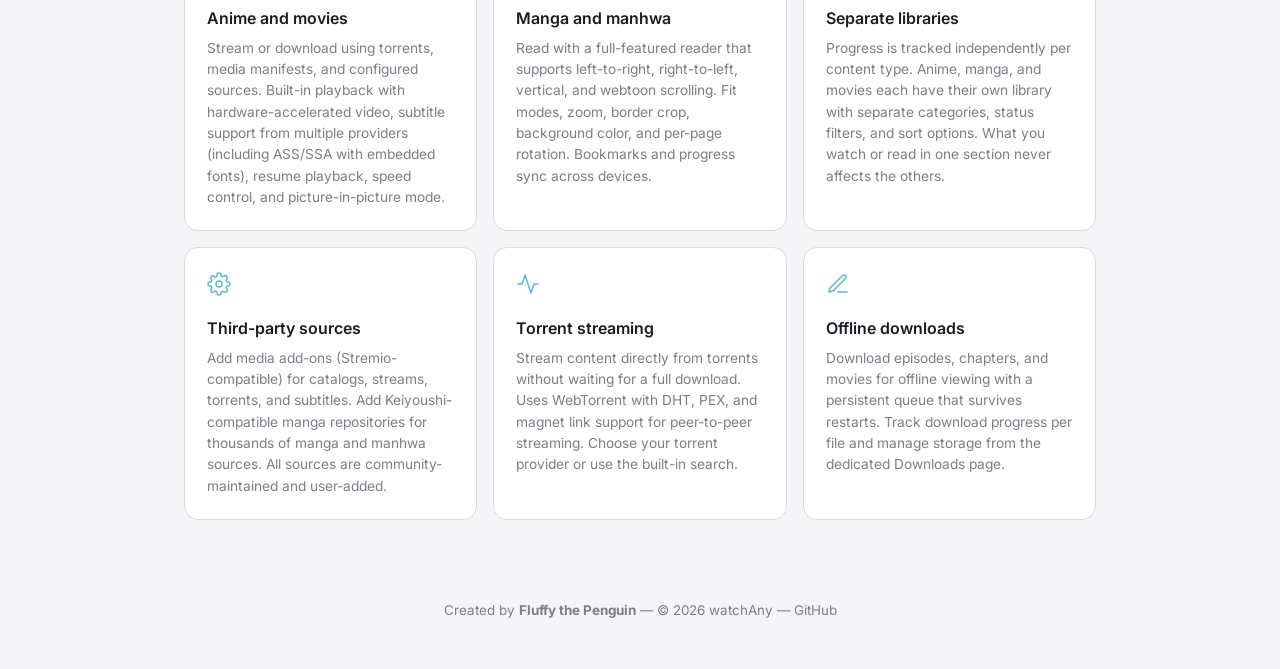
==== commit 89d53677: "site: video hero, theme toggle, gallery page, width bump" ====
--- a/index.html
+++ b/index.html
@@ -34,9 +34,11 @@
       <ul class="nav-links" id="nav-links">
         <li><a href="/" class="active">Home</a></li>
         <li><a href="/download">Download</a></li>
+        <li><a href="/gallery">Screenshots</a></li>
         <li><a href="/#guide">Guide</a></li>
         <li><a href="/#features">Features</a></li>
       </ul>
+      <button class="theme-toggle" id="theme-toggle" aria-label="Toggle theme">🌙</button>
     </div>
   </nav>
 
@@ -44,6 +46,9 @@
     <div class="container">
 
       <header class="hero" id="hero">
+        <video class="hero-video" autoplay muted loop playsinline poster="home-dark.png">
+          <source src="video.mp4" type="video/mp4">
+        </video>
         <img src="logo.png" alt="watchAny logo" class="logo">
         <h1 class="title">watchAny</h1>
         <p class="subtitle">Stream anime, read manga, watch movies &mdash; all in one extensible desktop app.</p>
@@ -56,16 +61,16 @@
             <div class="mockup-screen">
               <div class="carousel" id="screenshot-carousel" role="region" aria-label="App screenshots">
                 <div class="carousel-slide active">
-                  <img src="screenshot-home.png" alt="watchAny home screen" loading="lazy">
+                  <img src="home-dark.png" alt="watchAny home screen" loading="lazy">
                 </div>
                 <div class="carousel-slide">
-                  <img src="screenshot-anime.png" alt="watchAny anime search" loading="lazy">
+                  <img src="anime-search-dark.png" alt="watchAny anime search" loading="lazy">
                 </div>
                 <div class="carousel-slide">
-                  <img src="screenshot-manga.png" alt="watchAny manga reader" loading="lazy">
+                  <img src="manga-search-dark.png" alt="watchAny manga search" loading="lazy">
                 </div>
                 <div class="carousel-slide">
-                  <img src="screenshot-movies.png" alt="watchAny movies page" loading="lazy">
+                  <img src="movie-1-dark.png" alt="watchAny movies page" loading="lazy">
                 </div>
               </div>
               <div class="carousel-dots" role="tablist" aria-label="Screenshot navigation">
@@ -78,28 +83,6 @@
           </div>
         </div>
       </header>
-
-      <section class="gallery" id="screenshots">
-        <h2 class="section-title">See It in Action</h2>
-        <div class="gallery-grid">
-          <div class="gallery-card" data-delay="0">
-            <img src="screenshot-home.png" alt="watchAny home screen" loading="lazy">
-            <span class="gallery-label">Home</span>
-          </div>
-          <div class="gallery-card" data-delay="100">
-            <img src="screenshot-anime.png" alt="watchAny anime search" loading="lazy">
-            <span class="gallery-label">Anime</span>
-          </div>
-          <div class="gallery-card" data-delay="200">
-            <img src="screenshot-manga.png" alt="watchAny manga reader" loading="lazy">
-            <span class="gallery-label">Manga</span>
-          </div>
-          <div class="gallery-card" data-delay="300">
-            <img src="screenshot-movies.png" alt="watchAny movies page" loading="lazy">
-            <span class="gallery-label">Movies</span>
-          </div>
-        </div>
-      </section>
 
       <section class="guide" id="guide">
         <h2 class="section-title">Setup Guide</h2>
--- a/styles.css
+++ b/styles.css
@@ -15,6 +15,35 @@
   --accent: #5bb8d4;
   --radius: 14px;
   --nav-h: 60px;
+}
+
+[data-theme="light"] {
+  --bg: #f5f5f7;
+  --surface: #ffffff;
+  --border: #d9d9e3;
+  --text: #1c1c24;
+  --text-muted: #7d7d8a;
+}
+
+[data-theme="light"] .navbar {
+  background: rgba(245, 245, 247, 0.7);
+}
+
+[data-theme="light"] .navbar.scrolled {
+  background: rgba(245, 245, 247, 0.95);
+  border-color: var(--border);
+}
+
+[data-theme="light"] .nav-links {
+  background: rgba(245, 245, 247, 0.96);
+}
+
+[data-theme="light"] .hero-video {
+  opacity: 0.7;
+}
+
+[data-theme="light"] .theme-toggle:hover {
+  background: rgba(0,0,0,0.04);
 }
 
 html {
@@ -78,7 +107,7 @@
 }
 
 .container {
-  max-width: 880px;
+  max-width: 960px;
   margin: 0 auto;
   padding: 0 24px;
 }
@@ -104,7 +133,7 @@
 }
 
 .nav-inner {
-  max-width: 920px;
+  max-width: 1000px;
   margin: 0 auto;
   padding: 0 24px;
   height: var(--nav-h);
@@ -153,6 +182,28 @@
 .nav-links a.active {
   color: var(--text);
   background: rgba(91, 184, 212, 0.08);
+}
+
+.theme-toggle {
+  display: flex;
+  align-items: center;
+  justify-content: center;
+  width: 36px;
+  height: 36px;
+  border-radius: 8px;
+  border: none;
+  background: transparent;
+  color: var(--text-muted);
+  cursor: pointer;
+  font-size: 18px;
+  transition: color 0.2s ease, background 0.2s ease;
+  margin-left: 6px;
+  flex-shrink: 0;
+}
+
+.theme-toggle:hover {
+  color: var(--text);
+  background: rgba(255,255,255,0.04);
 }
 
 .nav-toggle {
@@ -196,6 +247,16 @@
   overflow: hidden;
 }
 
+.hero-video {
+  position: absolute;
+  inset: 0;
+  z-index: -2;
+  width: 100%;
+  height: 100%;
+  object-fit: cover;
+  opacity: 0.6;
+}
+
 .hero::before {
   content: "";
   position: absolute;
@@ -203,8 +264,7 @@
   z-index: -1;
   background:
     linear-gradient(180deg, rgba(7, 7, 10, 0.52) 0%, rgba(7, 7, 10, 0.88) 50%, var(--bg) 100%),
-    linear-gradient(90deg, rgba(7, 7, 10, 0.3) 0%, transparent 50%, rgba(7, 7, 10, 0.3) 100%),
-    url("bg.jpg") center center / cover no-repeat;
+    linear-gradient(90deg, rgba(7, 7, 10, 0.3) 0%, transparent 50%, rgba(7, 7, 10, 0.3) 100%);
 }
 
 .hero::after {
@@ -291,7 +351,7 @@
 
 .mockup-frame {
   position: relative;
-  max-width: 820px;
+  max-width: 900px;
   margin: 0 auto;
   background: #1a1a24;
   border-radius: 14px;
@@ -401,6 +461,7 @@
   display: block;
   width: 100%;
   height: auto;
+  cursor: zoom-in;
 }
 
 .gallery-label {
@@ -418,6 +479,47 @@
   letter-spacing: 0.02em;
 }
 
+/* ============ Gallery page ============ */
+
+.gallery-page {
+  padding: 0 0 48px;
+}
+
+.gallery-section {
+  margin-bottom: 40px;
+}
+
+.gallery-section:last-child {
+  margin-bottom: 0;
+}
+
+.gallery-section-title {
+  font-size: 1.1rem;
+  font-weight: 600;
+  margin-bottom: 14px;
+  color: var(--text);
+}
+
+.gallery-section .gallery-grid {
+  display: grid;
+  grid-template-columns: repeat(auto-fill, minmax(300px, 1fr));
+  gap: 14px;
+}
+
+.gallery-section .gallery-grid .gallery-card {
+  margin: 0;
+}
+
+.gallery-section .gallery-card.featured {
+  grid-column: 1 / -1;
+}
+
+.gallery-section .gallery-card.featured img {
+  max-height: 480px;
+  object-fit: contain;
+  background: #000;
+}
+
 /* ============ Page hero (download) ============ */
 
 .page-hero {
@@ -434,8 +536,7 @@
   z-index: -1;
   background:
     linear-gradient(180deg, rgba(7, 7, 10, 0.45) 0%, rgba(7, 7, 10, 0.92) 60%, var(--bg) 100%),
-    linear-gradient(90deg, rgba(7, 7, 10, 0.25) 0%, transparent 50%, rgba(7, 7, 10, 0.25) 100%),
-    url("bg.jpg") center 20% / cover no-repeat;
+    linear-gradient(90deg, rgba(7, 7, 10, 0.25) 0%, transparent 50%, rgba(7, 7, 10, 0.25) 100%);
 }
 
 .page-hero::after {
@@ -825,6 +926,59 @@
 .fade-up.visible {
   opacity: 1;
   transform: translateY(0);
+}
+
+/* ============ Lightbox ============ */
+
+.lightbox {
+  position: fixed;
+  inset: 0;
+  z-index: 9999;
+  background: rgba(0,0,0,0.85);
+  display: flex;
+  align-items: center;
+  justify-content: center;
+  opacity: 0;
+  pointer-events: none;
+  transition: opacity 0.3s ease;
+  padding: 24px;
+}
+
+.lightbox.open {
+  opacity: 1;
+  pointer-events: auto;
+}
+
+.lightbox-img {
+  max-width: 100%;
+  max-height: 100%;
+  border-radius: 8px;
+  box-shadow: 0 20px 60px rgba(0,0,0,0.6);
+  transform: scale(0.9);
+  transition: transform 0.3s ease;
+  cursor: zoom-out;
+}
+
+.lightbox.open .lightbox-img {
+  transform: scale(1);
+}
+
+.lightbox-close {
+  position: absolute;
+  top: 16px;
+  right: 20px;
+  background: none;
+  border: none;
+  color: #fff;
+  font-size: 36px;
+  cursor: pointer;
+  opacity: 0.7;
+  transition: opacity 0.2s ease;
+  line-height: 1;
+}
+
+.lightbox-close:hover {
+  opacity: 1;
 }
 
 /* ============ Responsive ============ */
@@ -871,11 +1025,19 @@
     font-size: 0.95rem;
   }
 
+  .theme-toggle {
+    margin-left: 0;
+  }
+
   .cards,
   .features-grid {
     grid-template-columns: 1fr;
   }
 
+  .gallery-section .gallery-grid {
+    grid-template-columns: 1fr;
+  }
+
   .hero {
     padding-top: clamp(80px, 16vh, 120px);
   }
@@ -883,8 +1045,7 @@
   .hero::before {
     background:
       linear-gradient(180deg, rgba(7, 7, 10, 0.45) 0%, rgba(7, 7, 10, 0.88) 50%, var(--bg) 100%),
-      linear-gradient(90deg, rgba(7, 7, 10, 0.25) 0%, transparent 50%, rgba(7, 7, 10, 0.25) 100%),
-      url("bg.jpg") center 30% / cover no-repeat;
+      linear-gradient(90deg, rgba(7, 7, 10, 0.25) 0%, transparent 50%, rgba(7, 7, 10, 0.25) 100%);
   }
 
   .page-hero {
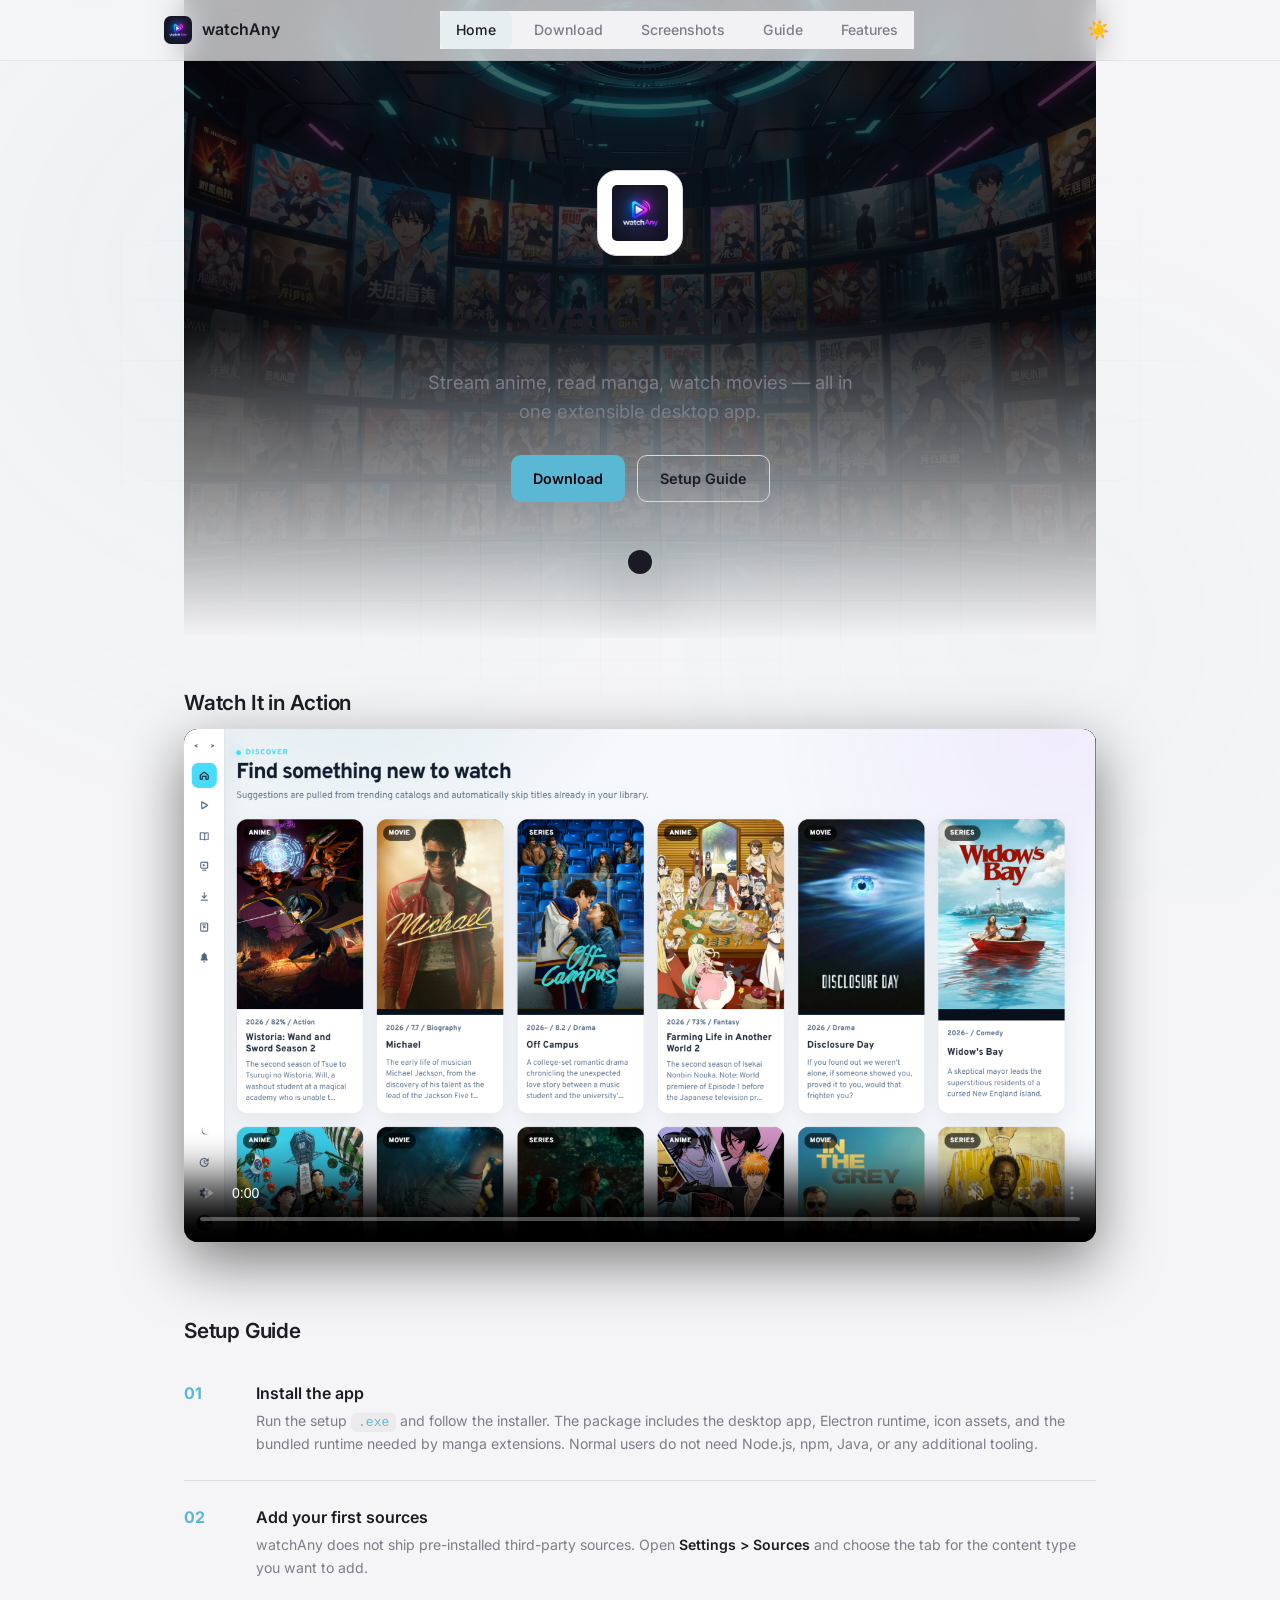
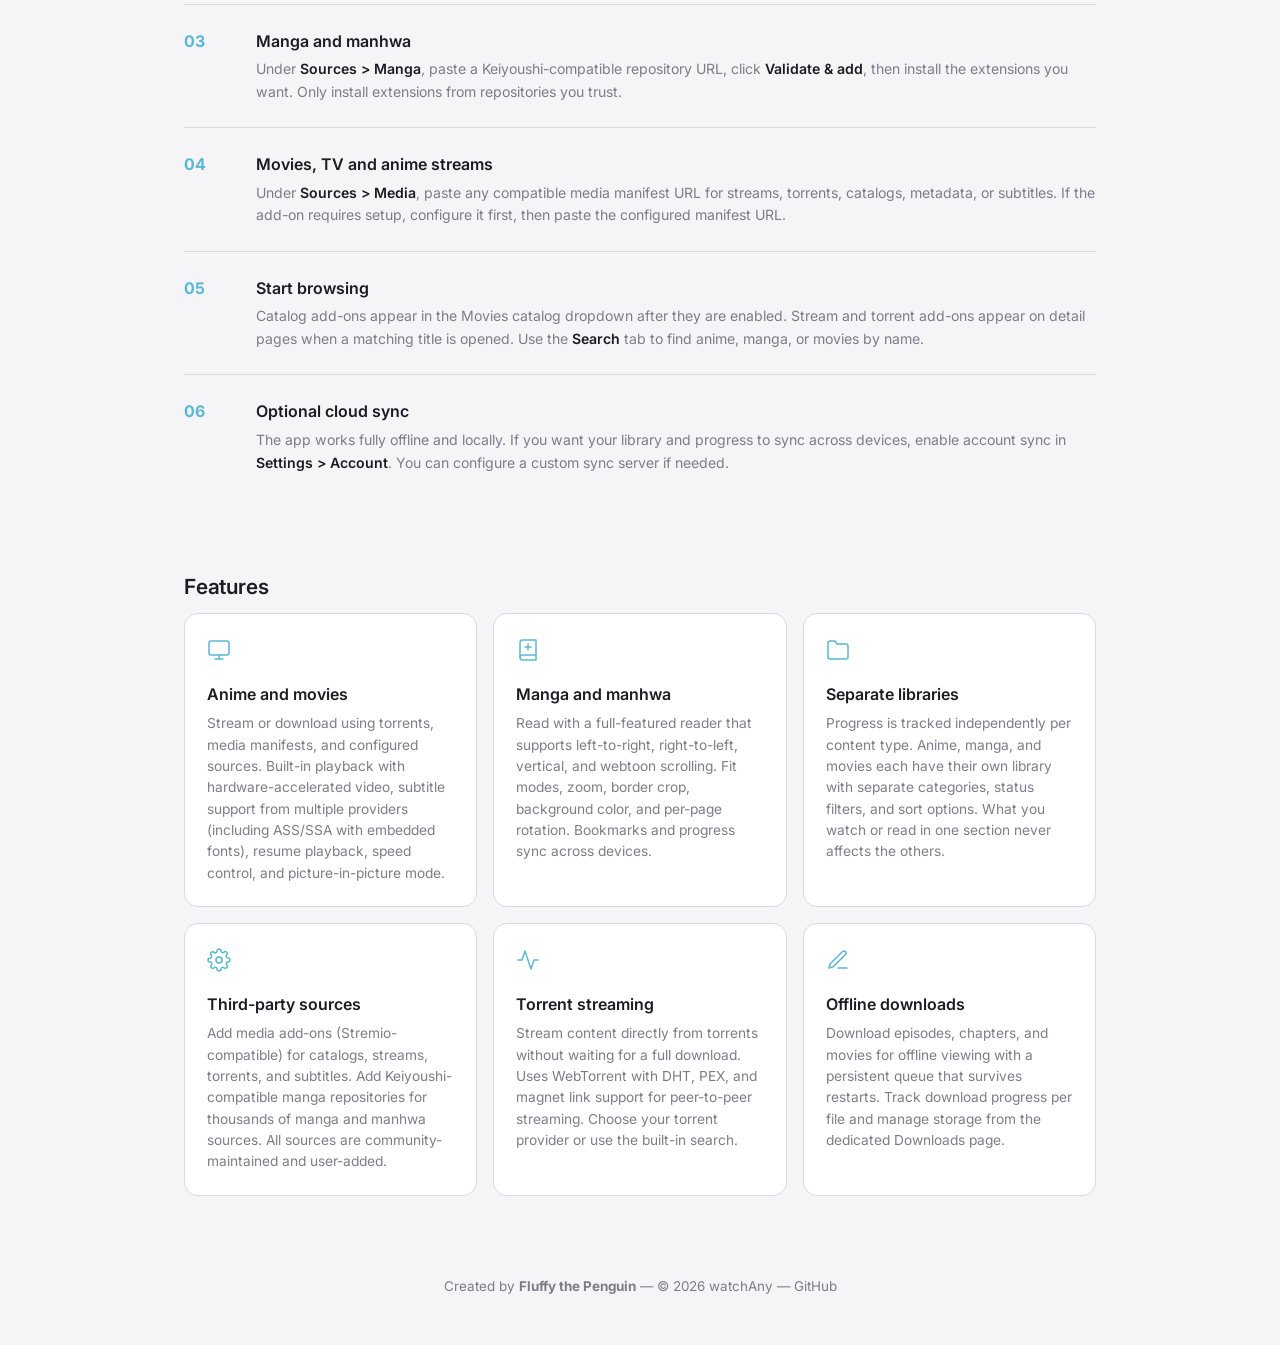
==== commit fc9f3a70: "fix: restore bg.jpg hero, video showcase section, light theme fixes" ====
--- a/index.html
+++ b/index.html
@@ -46,9 +46,6 @@
     <div class="container">
 
       <header class="hero" id="hero">
-        <video class="hero-video" autoplay muted loop playsinline poster="home-dark.png">
-          <source src="video.mp4" type="video/mp4">
-        </video>
         <img src="logo.png" alt="watchAny logo" class="logo">
         <h1 class="title">watchAny</h1>
         <p class="subtitle">Stream anime, read manga, watch movies &mdash; all in one extensible desktop app.</p>
@@ -84,6 +81,15 @@
         </div>
       </header>
 
+      <section class="showcase" id="showcase">
+        <h2 class="section-title">Watch It in Action</h2>
+        <div class="showcase-player">
+          <video controls muted loop playsinline poster="home-dark.png">
+            <source src="video.mp4" type="video/mp4">
+          </video>
+        </div>
+      </section>
+
       <section class="guide" id="guide">
         <h2 class="section-title">Setup Guide</h2>
         <div class="guide-steps">
--- a/styles.css
+++ b/styles.css
@@ -27,23 +27,34 @@
 
 [data-theme="light"] .navbar {
   background: rgba(245, 245, 247, 0.7);
+  border-bottom-color: rgba(0,0,0,0.06);
 }
 
 [data-theme="light"] .navbar.scrolled {
   background: rgba(245, 245, 247, 0.95);
-  border-color: var(--border);
+  border-bottom-color: var(--border);
 }
 
 [data-theme="light"] .nav-links {
   background: rgba(245, 245, 247, 0.96);
 }
 
-[data-theme="light"] .hero-video {
-  opacity: 0.7;
-}
-
 [data-theme="light"] .theme-toggle:hover {
   background: rgba(0,0,0,0.04);
+}
+
+[data-theme="light"] body::after {
+  background-image:
+    linear-gradient(rgba(0, 0, 0, 0.04) 1px, transparent 1px),
+    linear-gradient(90deg, rgba(0, 0, 0, 0.04) 1px, transparent 1px);
+}
+
+[data-theme="light"] .card-meta span {
+  background: rgba(0, 0, 0, 0.035);
+}
+
+[data-theme="light"] .guide-step code {
+  background: rgba(0, 0, 0, 0.04);
 }
 
 html {
@@ -247,16 +258,6 @@
   overflow: hidden;
 }
 
-.hero-video {
-  position: absolute;
-  inset: 0;
-  z-index: -2;
-  width: 100%;
-  height: 100%;
-  object-fit: cover;
-  opacity: 0.6;
-}
-
 .hero::before {
   content: "";
   position: absolute;
@@ -264,7 +265,8 @@
   z-index: -1;
   background:
     linear-gradient(180deg, rgba(7, 7, 10, 0.52) 0%, rgba(7, 7, 10, 0.88) 50%, var(--bg) 100%),
-    linear-gradient(90deg, rgba(7, 7, 10, 0.3) 0%, transparent 50%, rgba(7, 7, 10, 0.3) 100%);
+    linear-gradient(90deg, rgba(7, 7, 10, 0.3) 0%, transparent 50%, rgba(7, 7, 10, 0.3) 100%),
+    url("bg.jpg") center center / cover no-repeat;
 }
 
 .hero::after {
@@ -423,6 +425,31 @@
 .carousel-dot.active {
   background: #fff;
   border-color: #fff;
+}
+
+/* ============ Showcase (video) ============ */
+
+.showcase {
+  padding: 48px 0 72px;
+}
+
+.showcase-player {
+  position: relative;
+  border-radius: 14px;
+  overflow: hidden;
+  background: #000;
+  box-shadow:
+    0 0 0 1px rgba(255,255,255,0.06),
+    0 20px 60px rgba(0,0,0,0.5);
+}
+
+.showcase-player video {
+  display: block;
+  width: 100%;
+  height: auto;
+  max-height: 70vh;
+  object-fit: contain;
+  background: #000;
 }
 
 /* ============ Gallery ============ */
@@ -1045,7 +1072,8 @@
   .hero::before {
     background:
       linear-gradient(180deg, rgba(7, 7, 10, 0.45) 0%, rgba(7, 7, 10, 0.88) 50%, var(--bg) 100%),
-      linear-gradient(90deg, rgba(7, 7, 10, 0.25) 0%, transparent 50%, rgba(7, 7, 10, 0.25) 100%);
+      linear-gradient(90deg, rgba(7, 7, 10, 0.25) 0%, transparent 50%, rgba(7, 7, 10, 0.25) 100%),
+      url("bg.jpg") center 30% / cover no-repeat;
   }
 
   .page-hero {
